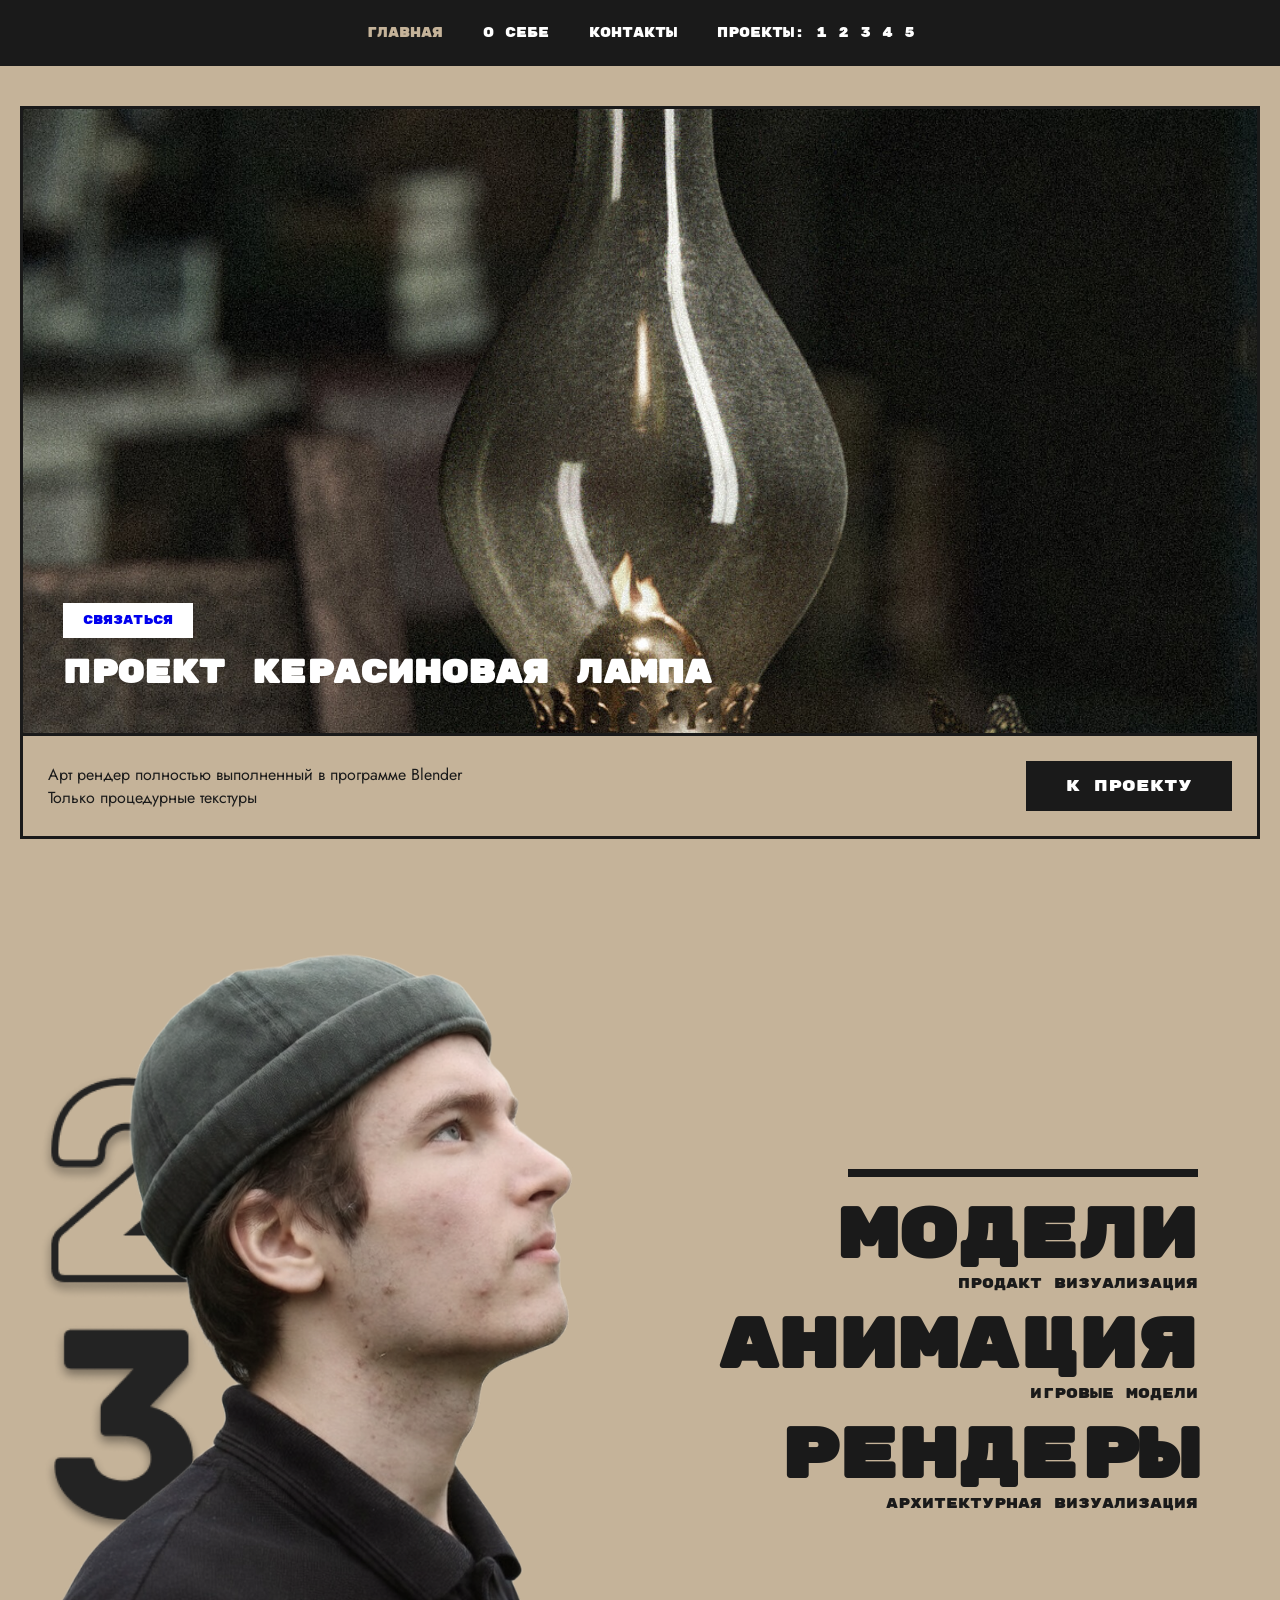
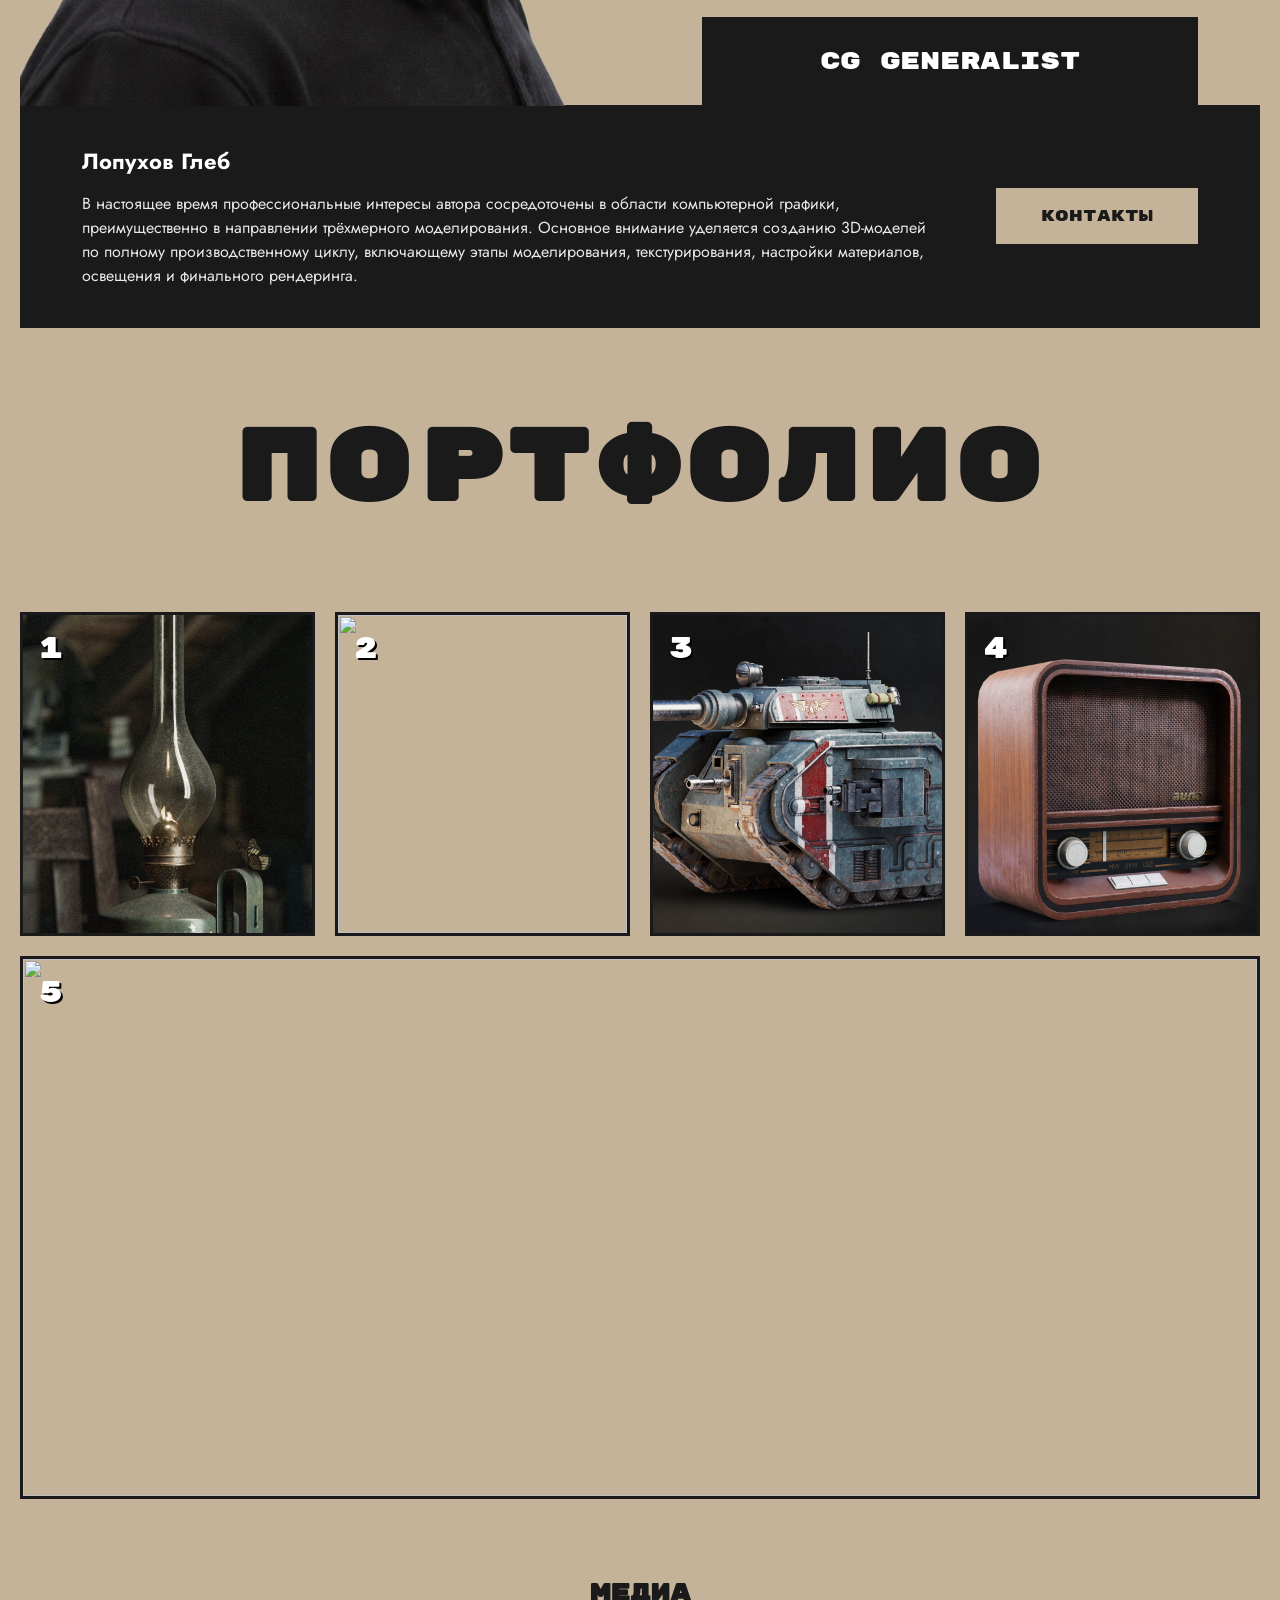
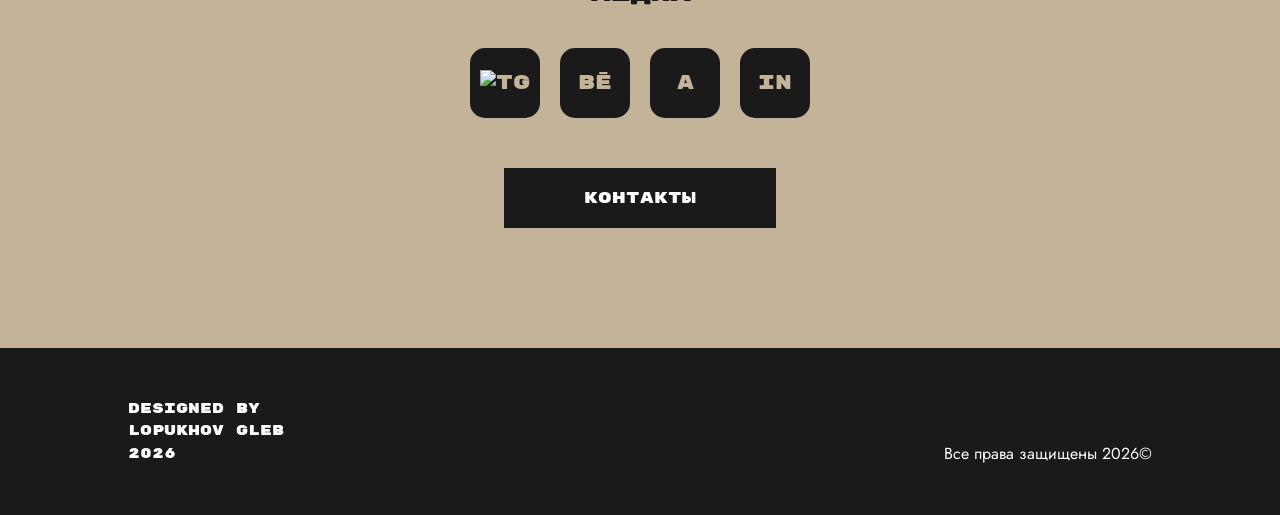
==== index.html @ 76a3228a "Rename Index.html to index.html" ====
<!DOCTYPE html>
<html lang="ru">
<head>
    <meta charset="UTF-8">
    <meta name="viewport" content="width=device-width, initial-scale=1.0">
    <title>Lopukhov Gleb | Portfolio</title>
    <link href="https://fonts.googleapis.com/css2?family=Jost:wght@300;400;700&family=Rubik+Mono+One&display=swap" rel="stylesheet">
    <link rel="stylesheet" href="style2.css">
</head>
<body>

    <header>
        <nav>
            <a href="Index.html" class="active">ГЛАВНАЯ</a>
            <a href="About.html">О СЕБЕ</a>
            <a href="Contact.html">КОНТАКТЫ</a>
            <div class="projects-nav">
                ПРОЕКТЫ: <a href="Project.html">1</a> <a href="#">2</a> <a href="#">3</a> <a href="#">4</a> <a href="#">5</a>
            </div>
        </nav>
    </header>

    <main class="home-main">
        <section class="lamp-hero">
            <div class="lamp-container">
                <img src="2.jpg" alt="Керасиновая лампа" class="lamp-img">
                <div class="lamp-overlay">
                    <a href="Contact.html" style="text-decoration: none;"><span class="badge">СВЯЗАТЬСЯ</span></a>
                    <h1>ПРОЕКТ КЕРАСИНОВАЯ ЛАМПА</h1>
                </div>
            </div>
            <div class="lamp-footer">
                <p>Арт рендер полностью выполненный в программе Blender<br>Только процедурные текстуры</p>
                <a href="Project.html" class="btn-dark">К ПРОЕКТУ</a>
            </div>
        </section>

         <section class="hero-section">
            <div class="hero-container">
                <div class="hero-visual">
                    <img src="3d.png" alt="3D" class="bg-3d">
                    <img src="1.png" alt="Gleb" class="main-photo">
                </div>

                <div class="hero-text-block">
                    <div class="top-accent-line"></div>
                    <div class="massive-titles">
                        <div class="title-group">
                            <h2>МОДЕЛИ</h2>
                            <p>ПРОДАКТ ВИЗУАЛИЗАЦИЯ</p>
                        </div>
                        <div class="title-group">
                            <h2>АНИМАЦИЯ</h2>
                            <p>ИГРОВЫЕ МОДЕЛИ</p>
                        </div>
                        <div class="title-group">
                            <h2>РЕНДЕРЫ</h2>
                            <p>АРХИТЕКТУРНАЯ ВИЗУАЛИЗАЦИЯ</p>
                        </div>
                    </div>
                    <div class="cg-badge">CG GENERALIST</div>
                </div>
            </div>
        </section>

        <section class="bio-strip">
            <div class="bio-content">
                <div class="bio-left">
                    <h3>Лопухов Глеб</h3>
                    <p>В настоящее время профессиональные интересы автора сосредоточены в области компьютерной графики, преимущественно в направлении трёхмерного моделирования. Основное внимание уделяется созданию 3D-моделей по полному производственному циклу, включающему этапы моделирования, текстурирования, настройки материалов, освещения и финального рендеринга.</p>
                </div>
                <a href="Contact.html" class="contacts-link-btn">КОНТАКТЫ</a>
            </div>
        </section>
        
        <section class="portfolio-section">
            <h2 class="massive-title">ПОРТФОЛИО</h2>
            <div class="portfolio-grid">
                <div class="grid-item item-1"><span class="num">1</span><a href="Project.html"><img src="2.jpg"></a></div>
                <div class="grid-item item-2"><span class="num">2</span><img src="gleb-lopukhov-bomba-rd-06-22.jpg"></div>
                <div class="grid-item item-3"><span class="num">3</span><img src="gleb-lopukhov-1.jpg"></div>
                <div class="grid-item item-4"><span class="num">4</span><img src="gleb-lopukhov-pre (1).jpg"></div>
                <div class="grid-item item-5 wide"><span class="num">5</span><img src="color_1.png"></div>
            </div>
        </section>

        <section class="media-section">
            <h2 class="rubik-h2">МЕДИА</h2>
            <div class="social-links-home">
                <a href="https://t.me/your_link" class="social-box"><img src="tg-icon.png" alt="TG"></a>
                <a href="#" class="social-box"><span>Bē</span></a>
                <a href="#" class="social-box"><span>A</span></a>
                <a href="#" class="social-box"><span>in</span></a>
            </div>
            <a href="Contact.html" class="btn-contacts-large">КОНТАКТЫ</a>
        </section>
    </main>

    <footer class="site-footer">
        <div class="footer-wrapper">
            <div class="footer-left">DESIGNED BY<br>LOPUKHOV GLEB<br>2026</div>
            <div class="footer-right">Все права защищены 2026©</div>
        </div>
    </footer>

</body>
</html>
---- style2.css ----
:root {
    --bg-color: #C5B399;
    --dark-color: #1A1A1A;
    --white: #FFFFFF;
    --font-main: 'Jost', sans-serif;
    --font-header: 'Rubik Mono One', sans-serif;
}

* { margin: 0; padding: 0; box-sizing: border-box; }

body {
    background-color: var(--bg-color);
    color: var(--dark-color);
    font-family: var(--font-main);
}

/* ШАПКА */
header { background: var(--dark-color); padding: 25px 0; }
nav { display: flex; justify-content: center; align-items: center; gap: 40px; }
nav a { color: white; text-decoration: none; font-family: var(--font-header); font-size: 13px; }
nav a.active { color: var(--bg-color); }
.projects-nav { color: white; font-family: var(--font-header); font-size: 13px; }

/* ГЕРОЙ - ЛАМПА */
.home-main { max-width: 1400px; margin: 0 auto; padding: 40px 20px; }

.lamp-container { position: relative; border: 3px solid var(--dark-color); height: 70vh; overflow: hidden; }
.lamp-img { width: 100%; height: 100%; object-fit: cover; }
.lamp-overlay { position: absolute; bottom: 40px; left: 40px; }
.badge { background: white; padding: 10px 20px; font-family: var(--font-header); font-size: 12px; display: inline-block; margin-bottom: 15px; }
.lamp-overlay h1 { color: white; font-family: var(--font-header); font-size: 32px; }

.lamp-footer { display: flex; justify-content: space-between; align-items: center; padding: 25px; border: 3px solid var(--dark-color); border-top: none; }
.btn-dark { background: var(--dark-color); color: white; padding: 15px 40px; text-decoration: none; font-family: var(--font-header); }

/* --- HERO SECTION (ОБЛОЖКА) --- */
.hero-section {
    position: relative;
    width: 100%;
    margin-top: 20px;
}

.hero-container {
    max-width: 1700px;
    margin: 0 auto;
    display: flex;
    align-items: flex-end;
}

/* Визуал */
.hero-visual {
    width: 55%;
    position: relative;
}

.main-photo {
    width: 100%;
    max-width: 800px;
    z-index: 5;
    position: relative;
    display: block;
}

.bg-3d {
    position: absolute;
    left: 20px;
    bottom: 120px;
    width: 380px;
    z-index: 1;
}

/* Текст обложки */
.hero-text-block {
    width: 45%;
    display: flex;
    flex-direction: column;
    align-items: flex-end;
    padding-right: 5%;
}

.top-accent-line {
    width: 350px;
    height: 8px;
    background: var(--dark-color);
    margin-bottom: 30px;
}

.massive-titles {
    margin-bottom: 80px; /* Расстояние до плашки по дизайну */
}

.title-group {
    text-align: right;
    margin-bottom: 25px;
    cursor: default;
}

.title-group h2 {
    font-family: var(--font-header);
    font-size: clamp(40px, 5.5vw, 85px);
    line-height: 0.85;
    margin: 0;
    transition: 0.3s;
}

.title-group p {
    font-family: var(--font-header);
    font-size: 14px;
    margin-top: 8px;
    transition: 0.3s;
}

/* Ховер: текст становится белым */
.title-group:hover h2, 
.title-group:hover p {
    color: #FFFFFF;
}

.cg-badge {
    background: var(--dark-color);
    color: #FFFFFF;
    font-family: var(--font-header);
    font-size: 24px;
    padding: 30px 60px;
    width: 100%;
    max-width: 550px;
    text-align: center;
    transition: 0.3s;
}

.cg-badge:hover {
    color: var(--bg-color);
}

/* --- BIO STRIP (ЧЕРНАЯ ПОЛОСА) --- */
.bio-strip {
    background: var(--dark-color);
    color: white;
    padding: 40px 0;
    margin-top: -1px; /* Убирает микро-щель между блоками */
}

.bio-content {
    max-width: 1300px;
    margin: 0 auto;
    display: flex;
    justify-content: space-between;
    align-items: center;
    padding: 0 5%;
    gap: 60px;
}

.bio-left h3 {
    font-size: 22px;
    font-weight: 700;
    margin-bottom: 15px;
}

.bio-left p {
    font-size: 16px;
    line-height: 1.5;
    opacity: 0.9;
}

.contacts-link-btn {
    background: var(--bg-color);
    color: var(--dark-color);
    padding: 18px 45px;
    text-decoration: none;
    font-family: var(--font-header);
    font-size: 16px;
    transition: 0.3s;
    white-space: nowrap;
}

.contacts-link-btn:hover {
    background: #FFFFFF;
}

/* ПОРТФОЛИО */
.massive-title { font-family: var(--font-header); font-size: 100px; text-align: center; margin: 80px 0; letter-spacing: 5px; }
.portfolio-grid { display: grid; grid-template-columns: repeat(4, 1fr); gap: 20px; }
.grid-item { position: relative; border: 3px solid var(--dark-color); overflow: hidden; aspect-ratio: 1/1.1; }
.grid-item img { width: 100%; height: 100%; object-fit: cover; }
.grid-item.wide { grid-column: span 4; aspect-ratio: 16/7; }
.grid-item .num { position: absolute; top: 15px; left: 15px; font-family: var(--font-header); font-size: 30px; color: white; text-shadow: 2px 2px 0px black; }

/* МЕДИА */
.media-section { text-align: center; padding: 80px 0; }
.rubik-h2 { font-family: var(--font-header); margin-bottom: 40px; }
.social-links-home { display: flex; justify-content: center; gap: 20px; margin-bottom: 50px; }
.social-box { width: 70px; height: 70px; background: var(--dark-color); color: var(--bg-color); border-radius: 15px; display: flex; align-items: center; justify-content: center; font-family: var(--font-header); font-size: 20px; text-decoration: none; }
.btn-contacts-large { background: var(--dark-color); color: white; padding: 20px 80px; font-family: var(--font-header); text-decoration: none; display: inline-block; }

/* ФУТЕР */
.site-footer { background: var(--dark-color); color: white; padding: 50px 10%; }
.footer-wrapper { display: flex; justify-content: space-between; align-items: flex-end; }
.footer-left { font-family: var(--font-header); font-size: 14px; line-height: 1.6; }

/* --- МОБИЛЬНАЯ ВЕРСИЯ (АДАПТИВ) --- */
@media (max-width: 850px) {
    /* 1. Скрываем фото и фоновый текст */
    .hero-visual, .main-photo, .bg-3d {
        display: none !important;
    }

    /* 2. Шапка */
    nav {
        flex-direction: column;
        gap: 15px;
    }

    /* 3. Hero-блок (Обложка) */
    .hero-container {
        flex-direction: column;
        padding-top: 40px;
    }

    .hero-text-block {
        width: 100%;
        padding-right: 0;
        align-items: center;
        text-align: center;
    }

    .top-accent-line {
        width: 120px;
        margin: 0 auto 30px;
    }

    .title-group {
        text-align: center;
    }

    .title-group h2 {
        font-size: 32px;
    }

    .massive-titles {
        margin-bottom: 40px;
    }

    .cg-badge {
        max-width: 100%;
    }

    /* 4. Сетки */
    .bio-content {
        flex-direction: column;
        text-align: center;
        gap: 30px;
    }

    .details-grid, .software-grid {
        grid-template-columns: 1fr;
        gap: 40px;
    }

    .details-section {
        padding: 60px 5%;
    }

    /* 5. Футер */
    .footer-wrapper {
        flex-direction: column;
        align-items: flex-start;
        gap: 30px;
    }
}

/* Оптимизация под совсем маленькие экраны */
@media (max-width: 480px) {
    .title-group h2 {
        font-size: 28px;
    }
    
    .skill-item {
        height: 60px;
        font-size: 10px;
    }
}
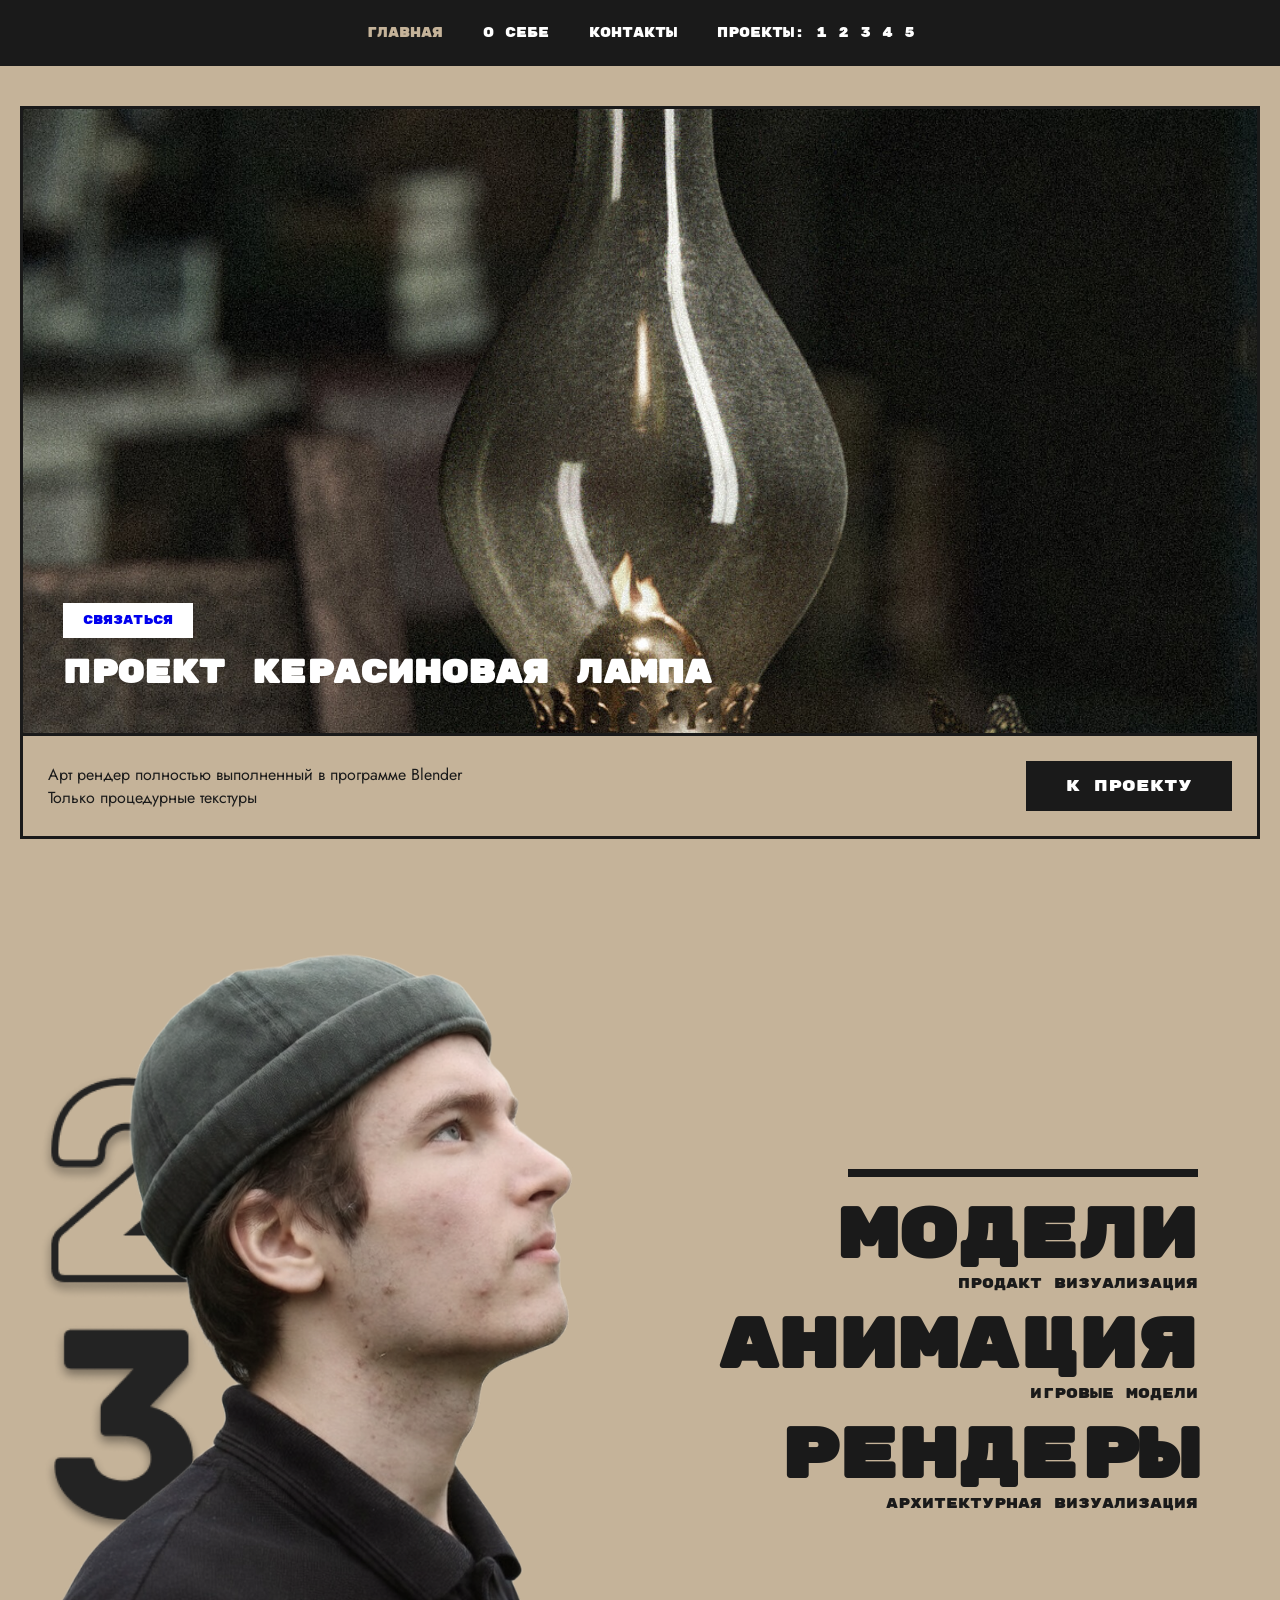
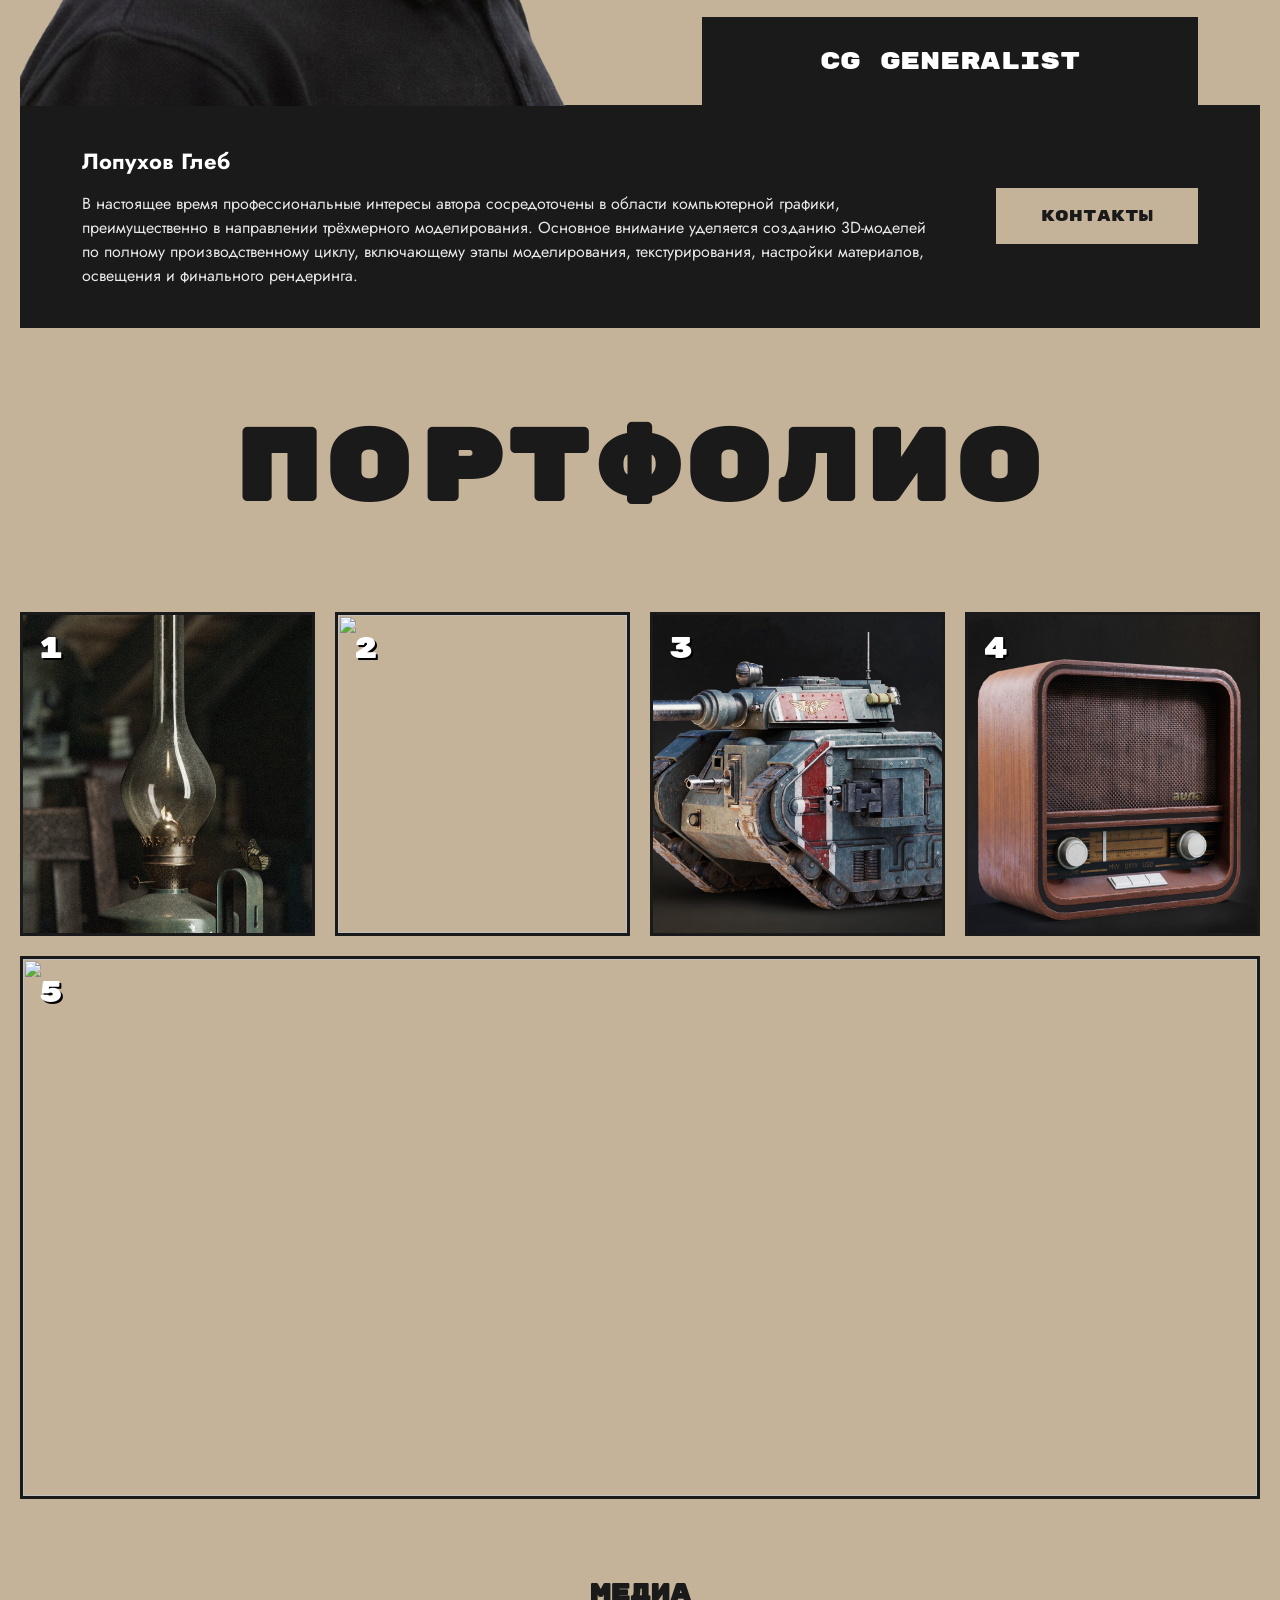
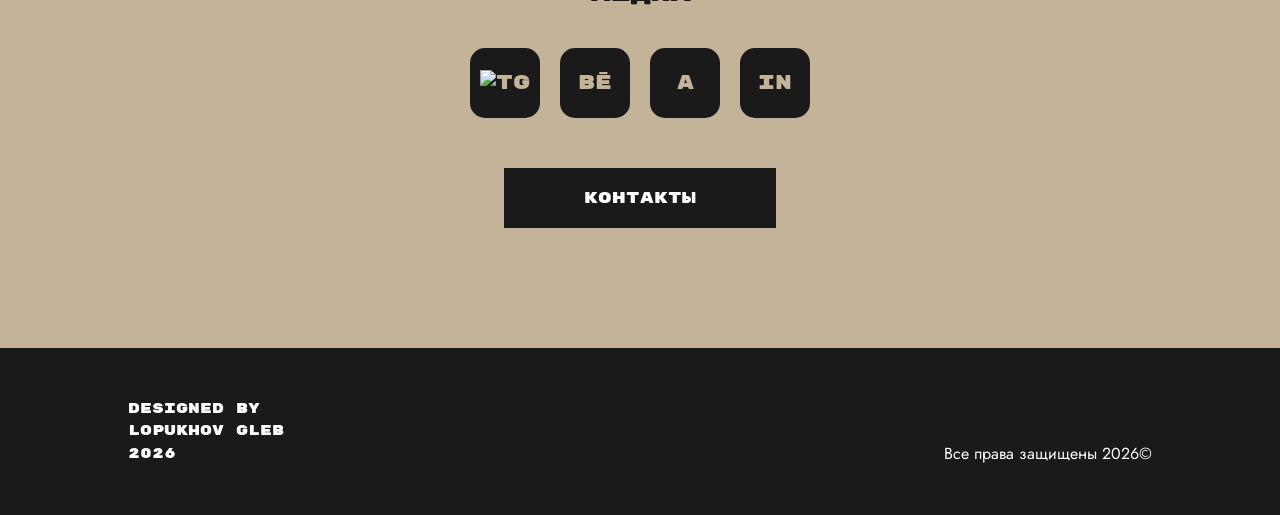
==== commit 81b8d3e1: "Add files via upload" ====
--- a/index.html
+++ b/index.html
@@ -1,107 +1,107 @@
-<!DOCTYPE html>
-<html lang="ru">
-<head>
-    <meta charset="UTF-8">
-    <meta name="viewport" content="width=device-width, initial-scale=1.0">
-    <title>Lopukhov Gleb | Portfolio</title>
-    <link href="https://fonts.googleapis.com/css2?family=Jost:wght@300;400;700&family=Rubik+Mono+One&display=swap" rel="stylesheet">
-    <link rel="stylesheet" href="style2.css">
-</head>
-<body>
-
-    <header>
-        <nav>
-            <a href="Index.html" class="active">ГЛАВНАЯ</a>
-            <a href="About.html">О СЕБЕ</a>
-            <a href="Contact.html">КОНТАКТЫ</a>
-            <div class="projects-nav">
-                ПРОЕКТЫ: <a href="Project.html">1</a> <a href="#">2</a> <a href="#">3</a> <a href="#">4</a> <a href="#">5</a>
-            </div>
-        </nav>
-    </header>
-
-    <main class="home-main">
-        <section class="lamp-hero">
-            <div class="lamp-container">
-                <img src="2.jpg" alt="Керасиновая лампа" class="lamp-img">
-                <div class="lamp-overlay">
-                    <a href="Contact.html" style="text-decoration: none;"><span class="badge">СВЯЗАТЬСЯ</span></a>
-                    <h1>ПРОЕКТ КЕРАСИНОВАЯ ЛАМПА</h1>
-                </div>
-            </div>
-            <div class="lamp-footer">
-                <p>Арт рендер полностью выполненный в программе Blender<br>Только процедурные текстуры</p>
-                <a href="Project.html" class="btn-dark">К ПРОЕКТУ</a>
-            </div>
-        </section>
-
-         <section class="hero-section">
-            <div class="hero-container">
-                <div class="hero-visual">
-                    <img src="3d.png" alt="3D" class="bg-3d">
-                    <img src="1.png" alt="Gleb" class="main-photo">
-                </div>
-
-                <div class="hero-text-block">
-                    <div class="top-accent-line"></div>
-                    <div class="massive-titles">
-                        <div class="title-group">
-                            <h2>МОДЕЛИ</h2>
-                            <p>ПРОДАКТ ВИЗУАЛИЗАЦИЯ</p>
-                        </div>
-                        <div class="title-group">
-                            <h2>АНИМАЦИЯ</h2>
-                            <p>ИГРОВЫЕ МОДЕЛИ</p>
-                        </div>
-                        <div class="title-group">
-                            <h2>РЕНДЕРЫ</h2>
-                            <p>АРХИТЕКТУРНАЯ ВИЗУАЛИЗАЦИЯ</p>
-                        </div>
-                    </div>
-                    <div class="cg-badge">CG GENERALIST</div>
-                </div>
-            </div>
-        </section>
-
-        <section class="bio-strip">
-            <div class="bio-content">
-                <div class="bio-left">
-                    <h3>Лопухов Глеб</h3>
-                    <p>В настоящее время профессиональные интересы автора сосредоточены в области компьютерной графики, преимущественно в направлении трёхмерного моделирования. Основное внимание уделяется созданию 3D-моделей по полному производственному циклу, включающему этапы моделирования, текстурирования, настройки материалов, освещения и финального рендеринга.</p>
-                </div>
-                <a href="Contact.html" class="contacts-link-btn">КОНТАКТЫ</a>
-            </div>
-        </section>
-        
-        <section class="portfolio-section">
-            <h2 class="massive-title">ПОРТФОЛИО</h2>
-            <div class="portfolio-grid">
-                <div class="grid-item item-1"><span class="num">1</span><a href="Project.html"><img src="2.jpg"></a></div>
-                <div class="grid-item item-2"><span class="num">2</span><img src="gleb-lopukhov-bomba-rd-06-22.jpg"></div>
-                <div class="grid-item item-3"><span class="num">3</span><img src="gleb-lopukhov-1.jpg"></div>
-                <div class="grid-item item-4"><span class="num">4</span><img src="gleb-lopukhov-pre (1).jpg"></div>
-                <div class="grid-item item-5 wide"><span class="num">5</span><img src="color_1.png"></div>
-            </div>
-        </section>
-
-        <section class="media-section">
-            <h2 class="rubik-h2">МЕДИА</h2>
-            <div class="social-links-home">
-                <a href="https://t.me/your_link" class="social-box"><img src="tg-icon.png" alt="TG"></a>
-                <a href="#" class="social-box"><span>Bē</span></a>
-                <a href="#" class="social-box"><span>A</span></a>
-                <a href="#" class="social-box"><span>in</span></a>
-            </div>
-            <a href="Contact.html" class="btn-contacts-large">КОНТАКТЫ</a>
-        </section>
-    </main>
-
-    <footer class="site-footer">
-        <div class="footer-wrapper">
-            <div class="footer-left">DESIGNED BY<br>LOPUKHOV GLEB<br>2026</div>
-            <div class="footer-right">Все права защищены 2026©</div>
-        </div>
-    </footer>
-
-</body>
-</html>
+<!DOCTYPE html>
+<html lang="ru">
+<head>
+    <meta charset="UTF-8">
+    <meta name="viewport" content="width=device-width, initial-scale=1.0">
+    <title>Lopukhov Gleb | Portfolio</title>
+    <link href="https://fonts.googleapis.com/css2?family=Jost:wght@300;400;700&family=Rubik+Mono+One&display=swap" rel="stylesheet">
+    <link rel="stylesheet" href="style2.css">
+</head>
+<body>
+
+    <header>
+        <nav>
+            <a href="Index.html" class="active">ГЛАВНАЯ</a>
+            <a href="About.html">О СЕБЕ</a>
+            <a href="Contact.html">КОНТАКТЫ</a>
+            <div class="projects-nav">
+                ПРОЕКТЫ: <a href="Project.html">1</a> <a href="Project2.html">2</a> <a href="Project3.html">3</a> <a href="Project4.html">4</a> <a href="Project5.html">5</a>
+            </div>
+        </nav>
+    </header>
+
+    <main class="home-main">
+        <section class="lamp-hero">
+            <div class="lamp-container">
+                <img src="2.jpg" alt="Керасиновая лампа" class="lamp-img">
+                <div class="lamp-overlay">
+                    <a href="Contact.html" style="text-decoration: none;"><span class="badge">СВЯЗАТЬСЯ</span></a>
+                    <h1>ПРОЕКТ КЕРАСИНОВАЯ ЛАМПА</h1>
+                </div>
+            </div>
+            <div class="lamp-footer">
+                <p>Арт рендер полностью выполненный в программе Blender<br>Только процедурные текстуры</p>
+                <a href="Project.html" class="btn-dark">К ПРОЕКТУ</a>
+            </div>
+        </section>
+
+         <section class="hero-section">
+            <div class="hero-container">
+                <div class="hero-visual">
+                    <img src="3d.png" alt="3D" class="bg-3d">
+                    <img src="1.png" alt="Gleb" class="main-photo">
+                </div>
+
+                <div class="hero-text-block">
+                    <div class="top-accent-line"></div>
+                    <div class="massive-titles">
+                        <div class="title-group">
+                            <h2>МОДЕЛИ</h2>
+                            <p>ПРОДАКТ ВИЗУАЛИЗАЦИЯ</p>
+                        </div>
+                        <div class="title-group">
+                            <h2>АНИМАЦИЯ</h2>
+                            <p>ИГРОВЫЕ МОДЕЛИ</p>
+                        </div>
+                        <div class="title-group">
+                            <h2>РЕНДЕРЫ</h2>
+                            <p>АРХИТЕКТУРНАЯ ВИЗУАЛИЗАЦИЯ</p>
+                        </div>
+                    </div>
+                    <div class="cg-badge">CG GENERALIST</div>
+                </div>
+            </div>
+        </section>
+
+        <section class="bio-strip">
+            <div class="bio-content">
+                <div class="bio-left">
+                    <h3>Лопухов Глеб</h3>
+                    <p>В настоящее время профессиональные интересы автора сосредоточены в области компьютерной графики, преимущественно в направлении трёхмерного моделирования. Основное внимание уделяется созданию 3D-моделей по полному производственному циклу, включающему этапы моделирования, текстурирования, настройки материалов, освещения и финального рендеринга.</p>
+                </div>
+                <a href="Contact.html" class="contacts-link-btn">КОНТАКТЫ</a>
+            </div>
+        </section>
+        
+        <section class="portfolio-section">
+            <h2 class="massive-title">ПОРТФОЛИО</h2>
+            <div class="portfolio-grid">
+                <div class="grid-item item-1"><span class="num">1</span><a href="Project.html"><img src="2.jpg"></a></div>
+                <div class="grid-item item-2"><span class="num">2</span><img src="gleb-lopukhov-bomba-rd-06-22.jpg"></div>
+                <div class="grid-item item-3"><span class="num">3</span><img src="gleb-lopukhov-1.jpg"></div>
+                <div class="grid-item item-4"><span class="num">4</span><img src="gleb-lopukhov-pre (1).jpg"></div>
+                <div class="grid-item item-5 wide"><span class="num">5</span><img src="color_1.png"></div>
+            </div>
+        </section>
+
+        <section class="media-section">
+            <h2 class="rubik-h2">МЕДИА</h2>
+            <div class="social-links-home">
+                <a href="https://t.me/your_link" class="social-box"><img src="tg-icon.png" alt="TG"></a>
+                <a href="#" class="social-box"><span>Bē</span></a>
+                <a href="#" class="social-box"><span>A</span></a>
+                <a href="#" class="social-box"><span>in</span></a>
+            </div>
+            <a href="Contact.html" class="btn-contacts-large">КОНТАКТЫ</a>
+        </section>
+    </main>
+
+    <footer class="site-footer">
+        <div class="footer-wrapper">
+            <div class="footer-left">DESIGNED BY<br>LOPUKHOV GLEB<br>2026</div>
+            <div class="footer-right">Все права защищены 2026©</div>
+        </div>
+    </footer>
+
+</body>
+</html>
--- a/style2.css
+++ b/style2.css
@@ -1,281 +1,281 @@
-:root {
-    --bg-color: #C5B399;
-    --dark-color: #1A1A1A;
-    --white: #FFFFFF;
-    --font-main: 'Jost', sans-serif;
-    --font-header: 'Rubik Mono One', sans-serif;
-}
-
-* { margin: 0; padding: 0; box-sizing: border-box; }
-
-body {
-    background-color: var(--bg-color);
-    color: var(--dark-color);
-    font-family: var(--font-main);
-}
-
-/* ШАПКА */
-header { background: var(--dark-color); padding: 25px 0; }
-nav { display: flex; justify-content: center; align-items: center; gap: 40px; }
-nav a { color: white; text-decoration: none; font-family: var(--font-header); font-size: 13px; }
-nav a.active { color: var(--bg-color); }
-.projects-nav { color: white; font-family: var(--font-header); font-size: 13px; }
-
-/* ГЕРОЙ - ЛАМПА */
-.home-main { max-width: 1400px; margin: 0 auto; padding: 40px 20px; }
-
-.lamp-container { position: relative; border: 3px solid var(--dark-color); height: 70vh; overflow: hidden; }
-.lamp-img { width: 100%; height: 100%; object-fit: cover; }
-.lamp-overlay { position: absolute; bottom: 40px; left: 40px; }
-.badge { background: white; padding: 10px 20px; font-family: var(--font-header); font-size: 12px; display: inline-block; margin-bottom: 15px; }
-.lamp-overlay h1 { color: white; font-family: var(--font-header); font-size: 32px; }
-
-.lamp-footer { display: flex; justify-content: space-between; align-items: center; padding: 25px; border: 3px solid var(--dark-color); border-top: none; }
-.btn-dark { background: var(--dark-color); color: white; padding: 15px 40px; text-decoration: none; font-family: var(--font-header); }
-
-/* --- HERO SECTION (ОБЛОЖКА) --- */
-.hero-section {
-    position: relative;
-    width: 100%;
-    margin-top: 20px;
-}
-
-.hero-container {
-    max-width: 1700px;
-    margin: 0 auto;
-    display: flex;
-    align-items: flex-end;
-}
-
-/* Визуал */
-.hero-visual {
-    width: 55%;
-    position: relative;
-}
-
-.main-photo {
-    width: 100%;
-    max-width: 800px;
-    z-index: 5;
-    position: relative;
-    display: block;
-}
-
-.bg-3d {
-    position: absolute;
-    left: 20px;
-    bottom: 120px;
-    width: 380px;
-    z-index: 1;
-}
-
-/* Текст обложки */
-.hero-text-block {
-    width: 45%;
-    display: flex;
-    flex-direction: column;
-    align-items: flex-end;
-    padding-right: 5%;
-}
-
-.top-accent-line {
-    width: 350px;
-    height: 8px;
-    background: var(--dark-color);
-    margin-bottom: 30px;
-}
-
-.massive-titles {
-    margin-bottom: 80px; /* Расстояние до плашки по дизайну */
-}
-
-.title-group {
-    text-align: right;
-    margin-bottom: 25px;
-    cursor: default;
-}
-
-.title-group h2 {
-    font-family: var(--font-header);
-    font-size: clamp(40px, 5.5vw, 85px);
-    line-height: 0.85;
-    margin: 0;
-    transition: 0.3s;
-}
-
-.title-group p {
-    font-family: var(--font-header);
-    font-size: 14px;
-    margin-top: 8px;
-    transition: 0.3s;
-}
-
-/* Ховер: текст становится белым */
-.title-group:hover h2, 
-.title-group:hover p {
-    color: #FFFFFF;
-}
-
-.cg-badge {
-    background: var(--dark-color);
-    color: #FFFFFF;
-    font-family: var(--font-header);
-    font-size: 24px;
-    padding: 30px 60px;
-    width: 100%;
-    max-width: 550px;
-    text-align: center;
-    transition: 0.3s;
-}
-
-.cg-badge:hover {
-    color: var(--bg-color);
-}
-
-/* --- BIO STRIP (ЧЕРНАЯ ПОЛОСА) --- */
-.bio-strip {
-    background: var(--dark-color);
-    color: white;
-    padding: 40px 0;
-    margin-top: -1px; /* Убирает микро-щель между блоками */
-}
-
-.bio-content {
-    max-width: 1300px;
-    margin: 0 auto;
-    display: flex;
-    justify-content: space-between;
-    align-items: center;
-    padding: 0 5%;
-    gap: 60px;
-}
-
-.bio-left h3 {
-    font-size: 22px;
-    font-weight: 700;
-    margin-bottom: 15px;
-}
-
-.bio-left p {
-    font-size: 16px;
-    line-height: 1.5;
-    opacity: 0.9;
-}
-
-.contacts-link-btn {
-    background: var(--bg-color);
-    color: var(--dark-color);
-    padding: 18px 45px;
-    text-decoration: none;
-    font-family: var(--font-header);
-    font-size: 16px;
-    transition: 0.3s;
-    white-space: nowrap;
-}
-
-.contacts-link-btn:hover {
-    background: #FFFFFF;
-}
-
-/* ПОРТФОЛИО */
-.massive-title { font-family: var(--font-header); font-size: 100px; text-align: center; margin: 80px 0; letter-spacing: 5px; }
-.portfolio-grid { display: grid; grid-template-columns: repeat(4, 1fr); gap: 20px; }
-.grid-item { position: relative; border: 3px solid var(--dark-color); overflow: hidden; aspect-ratio: 1/1.1; }
-.grid-item img { width: 100%; height: 100%; object-fit: cover; }
-.grid-item.wide { grid-column: span 4; aspect-ratio: 16/7; }
-.grid-item .num { position: absolute; top: 15px; left: 15px; font-family: var(--font-header); font-size: 30px; color: white; text-shadow: 2px 2px 0px black; }
-
-/* МЕДИА */
-.media-section { text-align: center; padding: 80px 0; }
-.rubik-h2 { font-family: var(--font-header); margin-bottom: 40px; }
-.social-links-home { display: flex; justify-content: center; gap: 20px; margin-bottom: 50px; }
-.social-box { width: 70px; height: 70px; background: var(--dark-color); color: var(--bg-color); border-radius: 15px; display: flex; align-items: center; justify-content: center; font-family: var(--font-header); font-size: 20px; text-decoration: none; }
-.btn-contacts-large { background: var(--dark-color); color: white; padding: 20px 80px; font-family: var(--font-header); text-decoration: none; display: inline-block; }
-
-/* ФУТЕР */
-.site-footer { background: var(--dark-color); color: white; padding: 50px 10%; }
-.footer-wrapper { display: flex; justify-content: space-between; align-items: flex-end; }
-.footer-left { font-family: var(--font-header); font-size: 14px; line-height: 1.6; }
-
-/* --- МОБИЛЬНАЯ ВЕРСИЯ (АДАПТИВ) --- */
-@media (max-width: 850px) {
-    /* 1. Скрываем фото и фоновый текст */
-    .hero-visual, .main-photo, .bg-3d {
-        display: none !important;
-    }
-
-    /* 2. Шапка */
-    nav {
-        flex-direction: column;
-        gap: 15px;
-    }
-
-    /* 3. Hero-блок (Обложка) */
-    .hero-container {
-        flex-direction: column;
-        padding-top: 40px;
-    }
-
-    .hero-text-block {
-        width: 100%;
-        padding-right: 0;
-        align-items: center;
-        text-align: center;
-    }
-
-    .top-accent-line {
-        width: 120px;
-        margin: 0 auto 30px;
-    }
-
-    .title-group {
-        text-align: center;
-    }
-
-    .title-group h2 {
-        font-size: 32px;
-    }
-
-    .massive-titles {
-        margin-bottom: 40px;
-    }
-
-    .cg-badge {
-        max-width: 100%;
-    }
-
-    /* 4. Сетки */
-    .bio-content {
-        flex-direction: column;
-        text-align: center;
-        gap: 30px;
-    }
-
-    .details-grid, .software-grid {
-        grid-template-columns: 1fr;
-        gap: 40px;
-    }
-
-    .details-section {
-        padding: 60px 5%;
-    }
-
-    /* 5. Футер */
-    .footer-wrapper {
-        flex-direction: column;
-        align-items: flex-start;
-        gap: 30px;
-    }
-}
-
-/* Оптимизация под совсем маленькие экраны */
-@media (max-width: 480px) {
-    .title-group h2 {
-        font-size: 28px;
-    }
-    
-    .skill-item {
-        height: 60px;
-        font-size: 10px;
-    }
-}
+:root {
+    --bg-color: #C5B399;
+    --dark-color: #1A1A1A;
+    --white: #FFFFFF;
+    --font-main: 'Jost', sans-serif;
+    --font-header: 'Rubik Mono One', sans-serif;
+}
+
+* { margin: 0; padding: 0; box-sizing: border-box; }
+
+body {
+    background-color: var(--bg-color);
+    color: var(--dark-color);
+    font-family: var(--font-main);
+}
+
+/* ШАПКА */
+header { background: var(--dark-color); padding: 25px 0; }
+nav { display: flex; justify-content: center; align-items: center; gap: 40px; }
+nav a { color: white; text-decoration: none; font-family: var(--font-header); font-size: 13px; }
+nav a.active { color: var(--bg-color); }
+.projects-nav { color: white; font-family: var(--font-header); font-size: 13px; }
+
+/* ГЕРОЙ - ЛАМПА */
+.home-main { max-width: 1400px; margin: 0 auto; padding: 40px 20px; }
+
+.lamp-container { position: relative; border: 3px solid var(--dark-color); height: 70vh; overflow: hidden; }
+.lamp-img { width: 100%; height: 100%; object-fit: cover; }
+.lamp-overlay { position: absolute; bottom: 40px; left: 40px; }
+.badge { background: white; padding: 10px 20px; font-family: var(--font-header); font-size: 12px; display: inline-block; margin-bottom: 15px; }
+.lamp-overlay h1 { color: white; font-family: var(--font-header); font-size: 32px; }
+
+.lamp-footer { display: flex; justify-content: space-between; align-items: center; padding: 25px; border: 3px solid var(--dark-color); border-top: none; }
+.btn-dark { background: var(--dark-color); color: white; padding: 15px 40px; text-decoration: none; font-family: var(--font-header); }
+
+/* --- HERO SECTION (ОБЛОЖКА) --- */
+.hero-section {
+    position: relative;
+    width: 100%;
+    margin-top: 20px;
+}
+
+.hero-container {
+    max-width: 1700px;
+    margin: 0 auto;
+    display: flex;
+    align-items: flex-end;
+}
+
+/* Визуал */
+.hero-visual {
+    width: 55%;
+    position: relative;
+}
+
+.main-photo {
+    width: 100%;
+    max-width: 800px;
+    z-index: 5;
+    position: relative;
+    display: block;
+}
+
+.bg-3d {
+    position: absolute;
+    left: 20px;
+    bottom: 120px;
+    width: 380px;
+    z-index: 1;
+}
+
+/* Текст обложки */
+.hero-text-block {
+    width: 45%;
+    display: flex;
+    flex-direction: column;
+    align-items: flex-end;
+    padding-right: 5%;
+}
+
+.top-accent-line {
+    width: 350px;
+    height: 8px;
+    background: var(--dark-color);
+    margin-bottom: 30px;
+}
+
+.massive-titles {
+    margin-bottom: 80px; /* Расстояние до плашки по дизайну */
+}
+
+.title-group {
+    text-align: right;
+    margin-bottom: 25px;
+    cursor: default;
+}
+
+.title-group h2 {
+    font-family: var(--font-header);
+    font-size: clamp(40px, 5.5vw, 85px);
+    line-height: 0.85;
+    margin: 0;
+    transition: 0.3s;
+}
+
+.title-group p {
+    font-family: var(--font-header);
+    font-size: 14px;
+    margin-top: 8px;
+    transition: 0.3s;
+}
+
+/* Ховер: текст становится белым */
+.title-group:hover h2, 
+.title-group:hover p {
+    color: #FFFFFF;
+}
+
+.cg-badge {
+    background: var(--dark-color);
+    color: #FFFFFF;
+    font-family: var(--font-header);
+    font-size: 24px;
+    padding: 30px 60px;
+    width: 100%;
+    max-width: 550px;
+    text-align: center;
+    transition: 0.3s;
+}
+
+.cg-badge:hover {
+    color: var(--bg-color);
+}
+
+/* --- BIO STRIP (ЧЕРНАЯ ПОЛОСА) --- */
+.bio-strip {
+    background: var(--dark-color);
+    color: white;
+    padding: 40px 0;
+    margin-top: -1px; /* Убирает микро-щель между блоками */
+}
+
+.bio-content {
+    max-width: 1300px;
+    margin: 0 auto;
+    display: flex;
+    justify-content: space-between;
+    align-items: center;
+    padding: 0 5%;
+    gap: 60px;
+}
+
+.bio-left h3 {
+    font-size: 22px;
+    font-weight: 700;
+    margin-bottom: 15px;
+}
+
+.bio-left p {
+    font-size: 16px;
+    line-height: 1.5;
+    opacity: 0.9;
+}
+
+.contacts-link-btn {
+    background: var(--bg-color);
+    color: var(--dark-color);
+    padding: 18px 45px;
+    text-decoration: none;
+    font-family: var(--font-header);
+    font-size: 16px;
+    transition: 0.3s;
+    white-space: nowrap;
+}
+
+.contacts-link-btn:hover {
+    background: #FFFFFF;
+}
+
+/* ПОРТФОЛИО */
+.massive-title { font-family: var(--font-header); font-size: 100px; text-align: center; margin: 80px 0; letter-spacing: 5px; }
+.portfolio-grid { display: grid; grid-template-columns: repeat(4, 1fr); gap: 20px; }
+.grid-item { position: relative; border: 3px solid var(--dark-color); overflow: hidden; aspect-ratio: 1/1.1; }
+.grid-item img { width: 100%; height: 100%; object-fit: cover; }
+.grid-item.wide { grid-column: span 4; aspect-ratio: 16/7; }
+.grid-item .num { position: absolute; top: 15px; left: 15px; font-family: var(--font-header); font-size: 30px; color: white; text-shadow: 2px 2px 0px black; }
+
+/* МЕДИА */
+.media-section { text-align: center; padding: 80px 0; }
+.rubik-h2 { font-family: var(--font-header); margin-bottom: 40px; }
+.social-links-home { display: flex; justify-content: center; gap: 20px; margin-bottom: 50px; }
+.social-box { width: 70px; height: 70px; background: var(--dark-color); color: var(--bg-color); border-radius: 15px; display: flex; align-items: center; justify-content: center; font-family: var(--font-header); font-size: 20px; text-decoration: none; }
+.btn-contacts-large { background: var(--dark-color); color: white; padding: 20px 80px; font-family: var(--font-header); text-decoration: none; display: inline-block; }
+
+/* ФУТЕР */
+.site-footer { background: var(--dark-color); color: white; padding: 50px 10%; }
+.footer-wrapper { display: flex; justify-content: space-between; align-items: flex-end; }
+.footer-left { font-family: var(--font-header); font-size: 14px; line-height: 1.6; }
+
+/* --- МОБИЛЬНАЯ ВЕРСИЯ (АДАПТИВ) --- */
+@media (max-width: 850px) {
+    /* 1. Скрываем фото и фоновый текст */
+    .hero-visual, .main-photo, .bg-3d {
+        display: none !important;
+    }
+
+    /* 2. Шапка */
+    nav {
+        flex-direction: column;
+        gap: 15px;
+    }
+
+    /* 3. Hero-блок (Обложка) */
+    .hero-container {
+        flex-direction: column;
+        padding-top: 40px;
+    }
+
+    .hero-text-block {
+        width: 100%;
+        padding-right: 0;
+        align-items: center;
+        text-align: center;
+    }
+
+    .top-accent-line {
+        width: 120px;
+        margin: 0 auto 30px;
+    }
+
+    .title-group {
+        text-align: center;
+    }
+
+    .title-group h2 {
+        font-size: 32px;
+    }
+
+    .massive-titles {
+        margin-bottom: 40px;
+    }
+
+    .cg-badge {
+        max-width: 100%;
+    }
+
+    /* 4. Сетки */
+    .bio-content {
+        flex-direction: column;
+        text-align: center;
+        gap: 30px;
+    }
+
+    .details-grid, .software-grid {
+        grid-template-columns: 1fr;
+        gap: 40px;
+    }
+
+    .details-section {
+        padding: 60px 5%;
+    }
+
+    /* 5. Футер */
+    .footer-wrapper {
+        flex-direction: column;
+        align-items: flex-start;
+        gap: 30px;
+    }
+}
+
+/* Оптимизация под совсем маленькие экраны */
+@media (max-width: 480px) {
+    .title-group h2 {
+        font-size: 28px;
+    }
+    
+    .skill-item {
+        height: 60px;
+        font-size: 10px;
+    }
+}
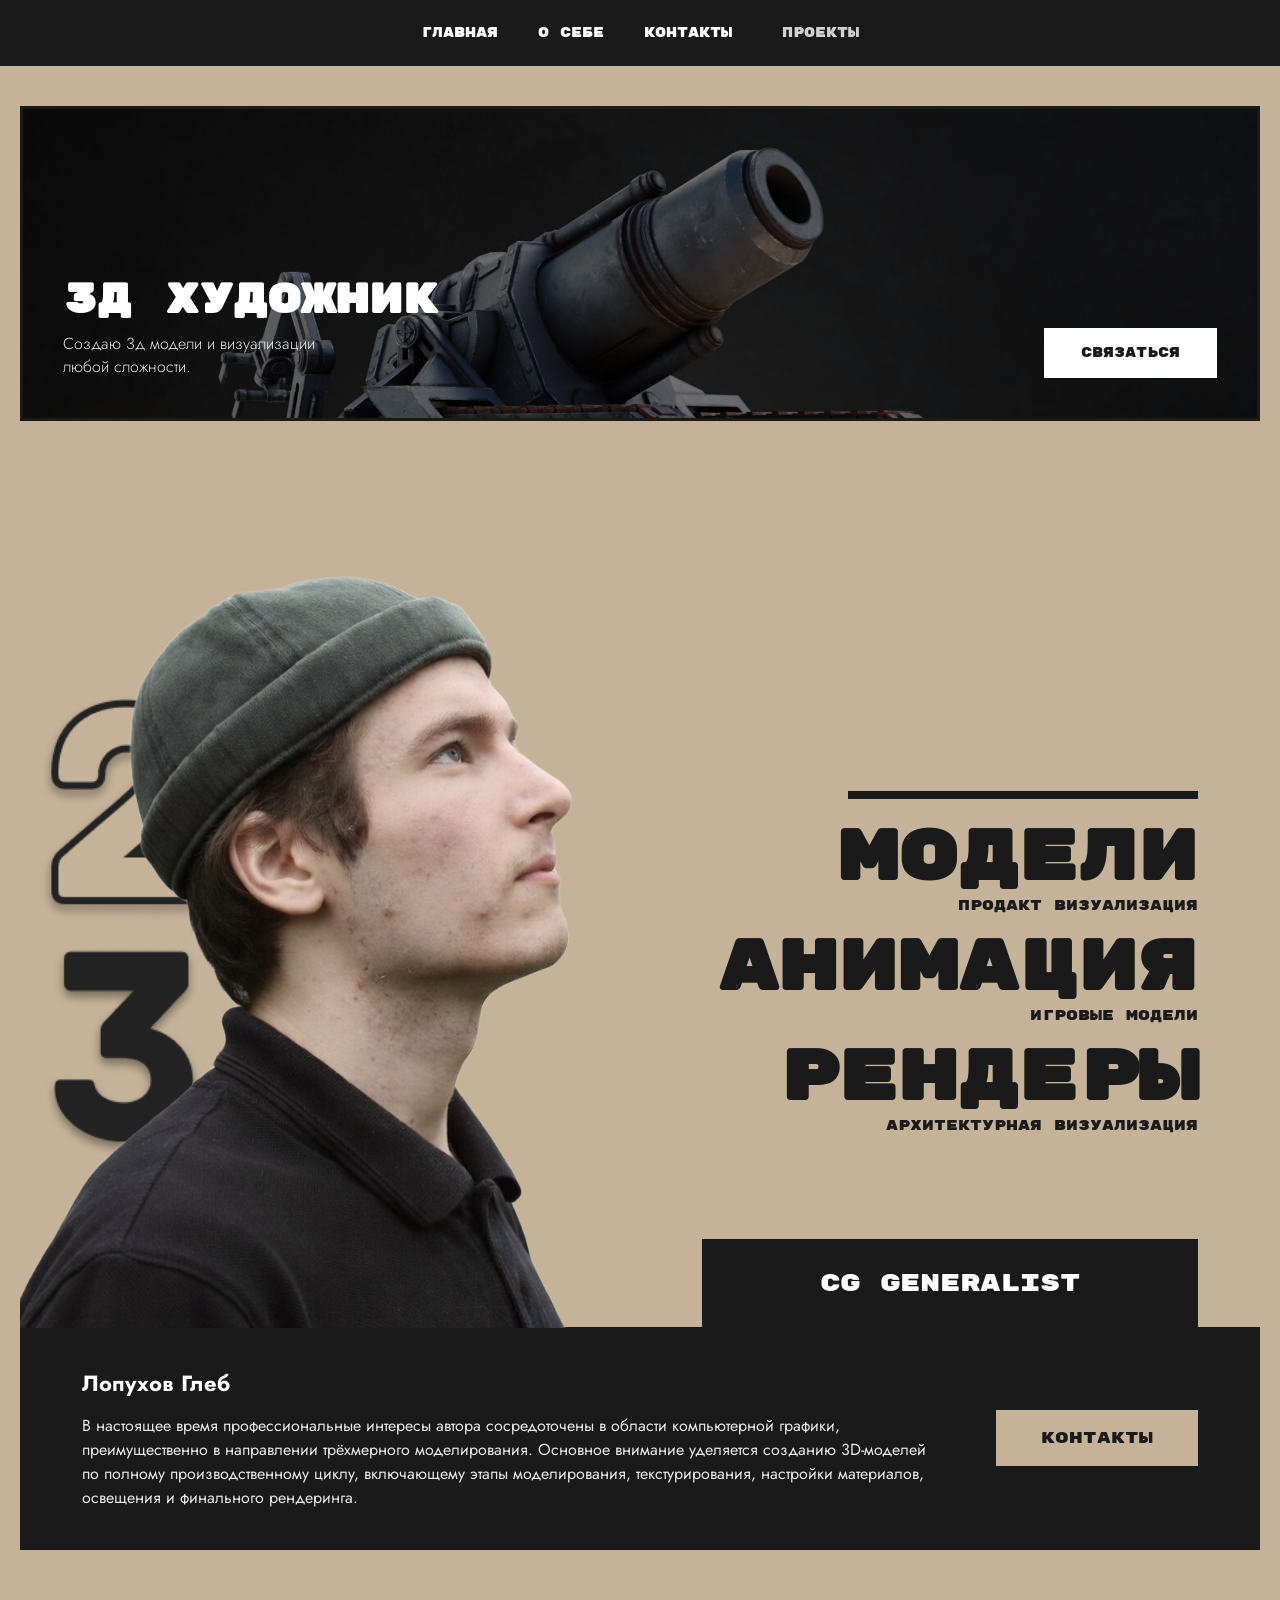
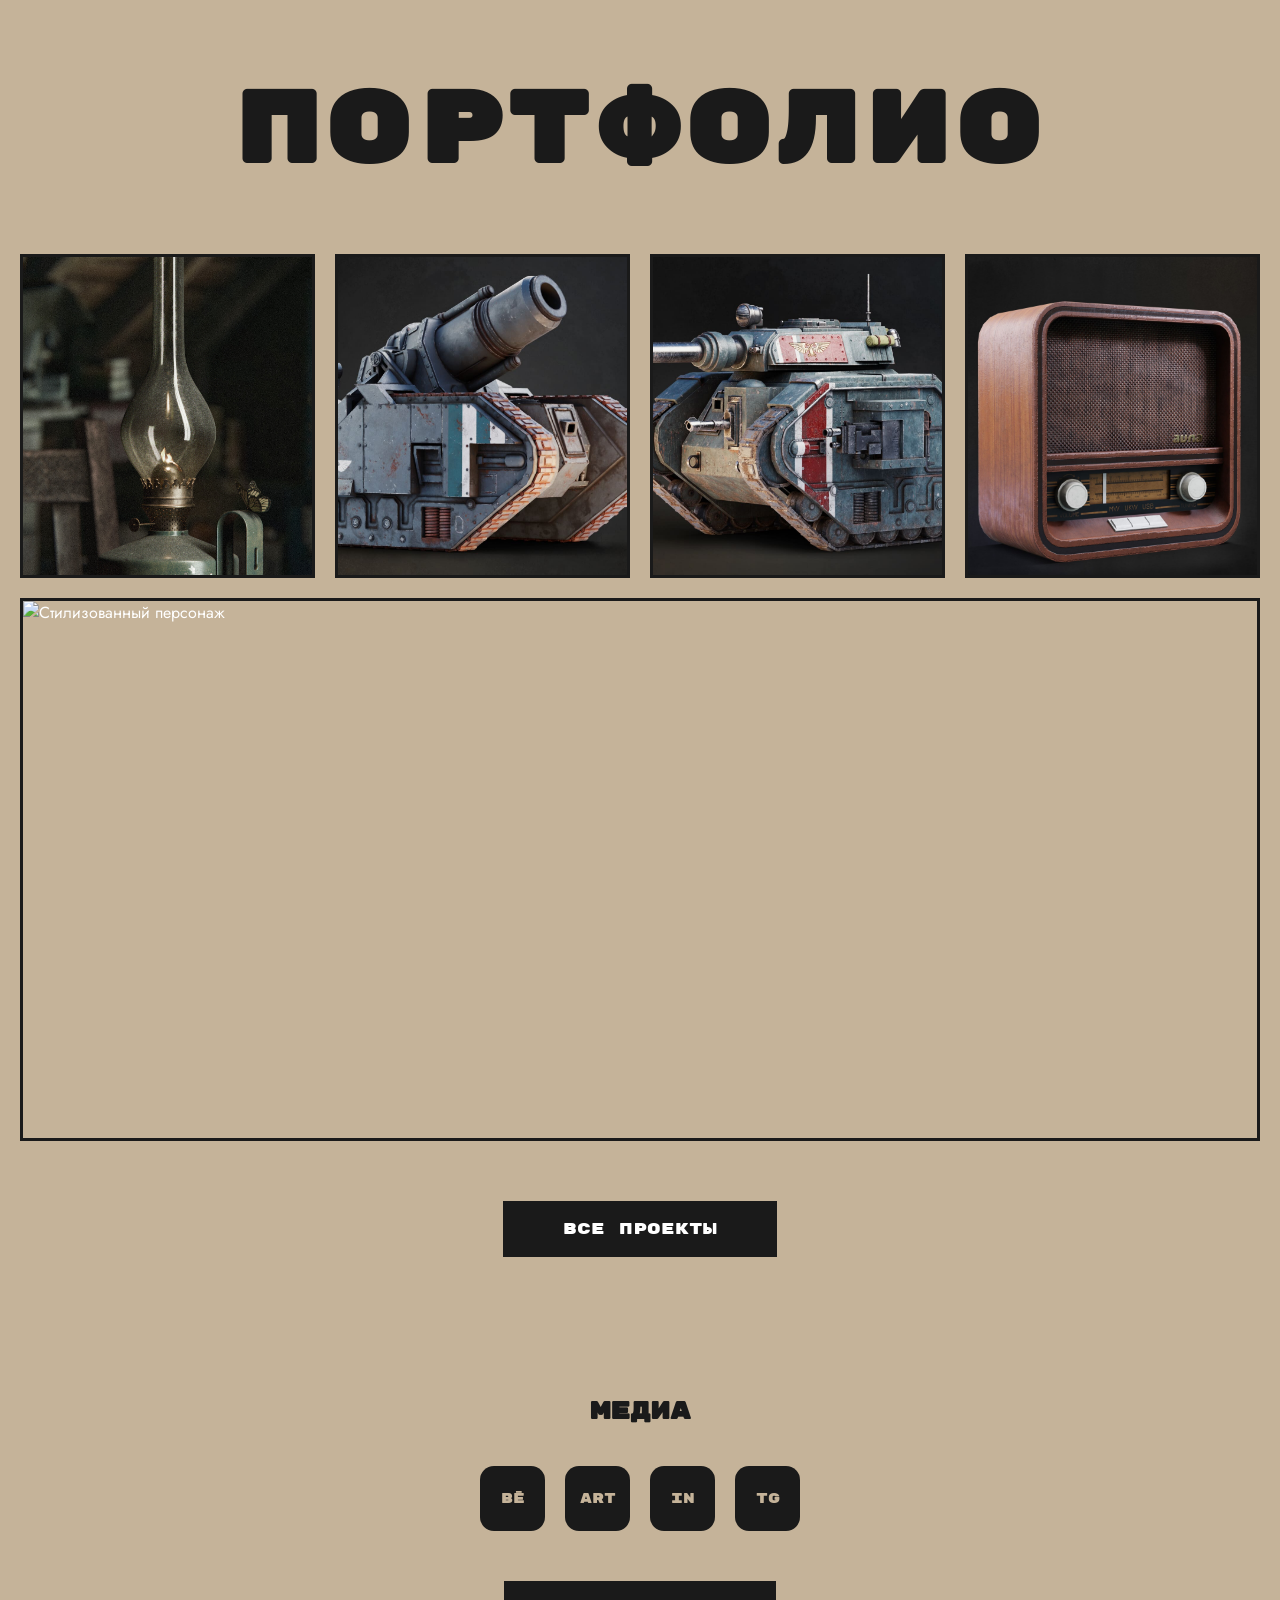
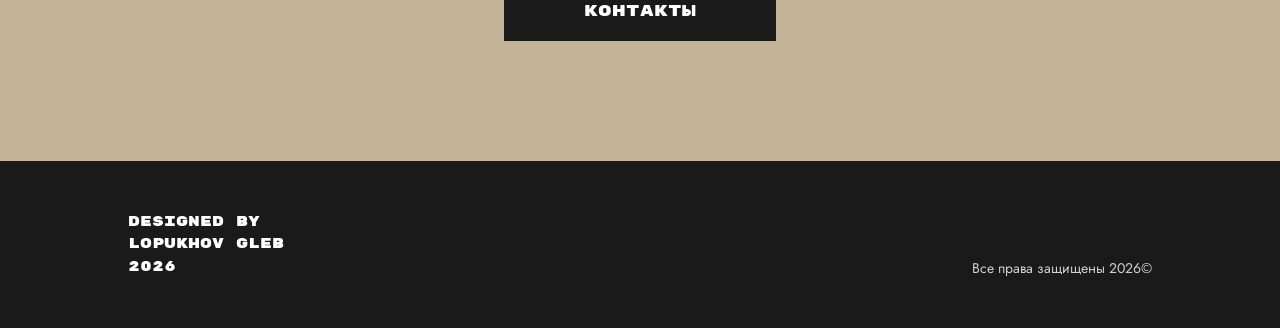
==== commit deb11bc6: "d" ====
--- a/index.html
+++ b/index.html
@@ -11,29 +11,28 @@
 
     <header>
         <nav>
-            <a href="Index.html" class="active">ГЛАВНАЯ</a>
+            <a href="Index.html">ГЛАВНАЯ</a>
             <a href="About.html">О СЕБЕ</a>
             <a href="Contact.html">КОНТАКТЫ</a>
             <div class="projects-nav">
-                ПРОЕКТЫ: <a href="Project.html">1</a> <a href="Project2.html">2</a> <a href="Project3.html">3</a> <a href="Project4.html">4</a> <a href="Project5.html">5</a>
+                <a href="Projects.html">ПРОЕКТЫ</a>
             </div>
         </nav>
     </header>
 
     <main class="home-main">
-        <section class="lamp-hero">
+        <section class="lamp-hero compact">
             <div class="lamp-container">
-                <img src="2.jpg" alt="Керасиновая лампа" class="lamp-img">
+                <img src="gleb-lopukhov-bombard-06-22.jpg" alt="Бомбарда Warhammer 40k" class="lamp-img">
                 <div class="lamp-overlay">
-                    <a href="Contact.html" style="text-decoration: none;"><span class="badge">СВЯЗАТЬСЯ</span></a>
-                    <h1>ПРОЕКТ КЕРАСИНОВАЯ ЛАМПА</h1>
+                    <div class="hero-text-wrap">
+                        <h1>3Д ХУДОЖНИК</h1>
+                        <p>Создаю 3д модели и визуализации <br>любой сложности.</p>
+                    </div>
+                    <a href="Contact.html" class="btn-hero-contact">СВЯЗАТЬСЯ</a>
                 </div>
             </div>
-            <div class="lamp-footer">
-                <p>Арт рендер полностью выполненный в программе Blender<br>Только процедурные текстуры</p>
-                <a href="Project.html" class="btn-dark">К ПРОЕКТУ</a>
-            </div>
-        </section>
+            </section>
 
          <section class="hero-section">
             <div class="hero-container">
@@ -76,21 +75,55 @@
         <section class="portfolio-section">
             <h2 class="massive-title">ПОРТФОЛИО</h2>
             <div class="portfolio-grid">
-                <div class="grid-item item-1"><span class="num">1</span><a href="Project.html"><img src="2.jpg"></a></div>
-                <div class="grid-item item-2"><span class="num">2</span><img src="gleb-lopukhov-bomba-rd-06-22.jpg"></div>
-                <div class="grid-item item-3"><span class="num">3</span><img src="gleb-lopukhov-1.jpg"></div>
-                <div class="grid-item item-4"><span class="num">4</span><img src="gleb-lopukhov-pre (1).jpg"></div>
-                <div class="grid-item item-5 wide"><span class="num">5</span><img src="color_1.png"></div>
+                <a href="Project.html" class="grid-item item-1">
+                    <img src="2.jpg" alt="Керасиновая лампа">
+                    <div class="item-meta">
+                        <h3>Керасиновая лампа</h3>
+                        <p>Процедурный рендер</p>
+                    </div>
+                </a>
+                <a href="Project.html" class="grid-item item-2">
+                    <img src="gleb-lopukhov-bombard-06-22.jpg" alt="Бомбарда">
+                    <div class="item-meta">
+                        <h3>Бомбарда</h3>
+                        <p>Warhammer 40k</p>
+                    </div>
+                </a>
+                <a href="Project.html" class="grid-item item-3">
+                    <img src="gleb-lopukhov-1.jpg" alt="Sci-Fi деталь">
+                    <div class="item-meta">
+                        <h3>Sci-Fi Концепт</h3>
+                        <p>Hard Surface</p>
+                    </div>
+                </a>
+                <a href="Project.html" class="grid-item item-4">
+                    <img src="gleb-lopukhov-pre (1).jpg" alt="Игровой ассет">
+                    <div class="item-meta">
+                        <h3>Игровой Ассет</h3>
+                        <p>Оптимизация</p>
+                    </div>
+                </a>
+                <a href="Project.html" class="grid-item item-5 wide">
+                    <img src="color_1.png" alt="Стилизованный персонаж">
+                    <div class="item-meta">
+                        <h3>Стилизация</h3>
+                        <p>Работа с цветом</p>
+                    </div>
+                </a>
+            </div>
+            
+            <div class="portfolio-action">
+                <a href="Projects.html" class="btn-dark large">ВСЕ ПРОЕКТЫ</a>
             </div>
         </section>
 
-        <section class="media-section">
+        <section class="media-section centrated">
             <h2 class="rubik-h2">МЕДИА</h2>
-            <div class="social-links-home">
-                <a href="https://t.me/your_link" class="social-box"><img src="tg-icon.png" alt="TG"></a>
-                <a href="#" class="social-box"><span>Bē</span></a>
-                <a href="#" class="social-box"><span>A</span></a>
-                <a href="#" class="social-box"><span>in</span></a>
+            <div class="social-grid">
+                    <a href="#" class="social-item"><span>Bē</span></a>
+                    <a href="#" class="social-item"><span>Art</span></a>
+                    <a href="#" class="social-item"><span>In</span></a>
+                    <a href="#" class="social-item"><span>TG</span></a>
             </div>
             <a href="Contact.html" class="btn-contacts-large">КОНТАКТЫ</a>
         </section>
--- a/style2.css
+++ b/style2.css
@@ -2,6 +2,7 @@
     --bg-color: #C5B399;
     --dark-color: #1A1A1A;
     --white: #FFFFFF;
+    --accent-color: #FFFFFF; /* Добавлено для совместимости */
     --font-main: 'Jost', sans-serif;
     --font-header: 'Rubik Mono One', sans-serif;
 }
@@ -12,28 +13,89 @@
     background-color: var(--bg-color);
     color: var(--dark-color);
     font-family: var(--font-main);
+    overflow-x: hidden;
 }
 
 /* ШАПКА */
-header { background: var(--dark-color); padding: 25px 0; }
+header { background: var(--dark-color); padding: 25px 0; width: 100%; }
 nav { display: flex; justify-content: center; align-items: center; gap: 40px; }
-nav a { color: white; text-decoration: none; font-family: var(--font-header); font-size: 13px; }
-nav a.active { color: var(--bg-color); }
+nav a { color: white; text-decoration: none; font-family: var(--font-header); font-size: 13px; transition: 0.3s; }
+nav a:hover, nav a.active { color: var(--bg-color); }
 .projects-nav { color: white; font-family: var(--font-header); font-size: 13px; }
-
-/* ГЕРОЙ - ЛАМПА */
+.projects-nav a { margin-left: 10px; color: white; opacity: 0.8; }
+
+/* ГЛАВНЫЙ КОНТЕНТ */
 .home-main { max-width: 1400px; margin: 0 auto; padding: 40px 20px; }
 
-.lamp-container { position: relative; border: 3px solid var(--dark-color); height: 70vh; overflow: hidden; }
-.lamp-img { width: 100%; height: 100%; object-fit: cover; }
-.lamp-overlay { position: absolute; bottom: 40px; left: 40px; }
-.badge { background: white; padding: 10px 20px; font-family: var(--font-header); font-size: 12px; display: inline-block; margin-bottom: 15px; }
-.lamp-overlay h1 { color: white; font-family: var(--font-header); font-size: 32px; }
-
-.lamp-footer { display: flex; justify-content: space-between; align-items: center; padding: 25px; border: 3px solid var(--dark-color); border-top: none; }
-.btn-dark { background: var(--dark-color); color: white; padding: 15px 40px; text-decoration: none; font-family: var(--font-header); }
-
-/* --- HERO SECTION (ОБЛОЖКА) --- */
+/* ==========================================================================
+   ОБНОВЛЕННАЯ ОБЛОЖКА (HERO COMPACT)
+   ========================================================================== */
+.lamp-hero.compact {
+    margin-bottom: 60px;
+}
+
+.lamp-hero.compact .lamp-container {
+    position: relative;
+    border: 3px solid var(--dark-color);
+    height: 35vh; /* Высота уменьшена в 2 раза */
+    min-height: 250px;
+    overflow: hidden;
+    background: #000; /* Фон для затемнения */
+}
+
+.lamp-hero.compact .lamp-img {
+    width: 100%;
+    height: 100%;
+    object-fit: cover;
+    object-position: top center; /* Оставляем верхнюю часть изображения */
+    opacity: 0.5; /* Затемнение */
+}
+
+.lamp-hero.compact .lamp-overlay {
+    position: absolute;
+    top: 0;
+    left: 0;
+    width: 100%;
+    height: 100%;
+    padding: 40px;
+    display: flex;
+    justify-content: space-between;
+    align-items: flex-end; /* Текст и кнопка прижаты к низу */
+    z-index: 2;
+}
+
+.hero-text-wrap h1 {
+    color: white;
+    font-family: var(--font-header);
+    font-size: clamp(24px, 4vw, 40px);
+    line-height: 1.1;
+    margin-bottom: 10px;
+}
+
+.hero-text-wrap p {
+    color: rgba(255,255,255,0.9);
+    font-size: 16px;
+    line-height: 1.4;
+    font-weight: 300;
+}
+
+.btn-hero-contact {
+    background: white;
+    color: var(--dark-color);
+    padding: 15px 35px;
+    text-decoration: none;
+    font-family: var(--font-header);
+    font-size: 13px;
+    transition: 0.3s;
+    border: 2px solid white;
+}
+
+.btn-hero-contact:hover {
+    background: transparent;
+    color: white;
+}
+
+/* --- HERO SECTION (ОБЛОЖКА С ФОТО И ТИТУЛАМИ) --- */
 .hero-section {
     position: relative;
     width: 100%;
@@ -47,29 +109,10 @@
     align-items: flex-end;
 }
 
-/* Визуал */
-.hero-visual {
-    width: 55%;
-    position: relative;
-}
-
-.main-photo {
-    width: 100%;
-    max-width: 800px;
-    z-index: 5;
-    position: relative;
-    display: block;
-}
-
-.bg-3d {
-    position: absolute;
-    left: 20px;
-    bottom: 120px;
-    width: 380px;
-    z-index: 1;
-}
-
-/* Текст обложки */
+.hero-visual { width: 55%; position: relative; }
+.main-photo { width: 100%; max-width: 800px; z-index: 5; position: relative; display: block; }
+.bg-3d { position: absolute; left: 20px; bottom: 120px; width: 380px; z-index: 1; }
+
 .hero-text-block {
     width: 45%;
     display: flex;
@@ -85,36 +128,11 @@
     margin-bottom: 30px;
 }
 
-.massive-titles {
-    margin-bottom: 80px; /* Расстояние до плашки по дизайну */
-}
-
-.title-group {
-    text-align: right;
-    margin-bottom: 25px;
-    cursor: default;
-}
-
-.title-group h2 {
-    font-family: var(--font-header);
-    font-size: clamp(40px, 5.5vw, 85px);
-    line-height: 0.85;
-    margin: 0;
-    transition: 0.3s;
-}
-
-.title-group p {
-    font-family: var(--font-header);
-    font-size: 14px;
-    margin-top: 8px;
-    transition: 0.3s;
-}
-
-/* Ховер: текст становится белым */
-.title-group:hover h2, 
-.title-group:hover p {
-    color: #FFFFFF;
-}
+.massive-titles { margin-bottom: 80px; }
+.title-group { text-align: right; margin-bottom: 25px; cursor: default; }
+.title-group h2 { font-family: var(--font-header); font-size: clamp(40px, 5.5vw, 85px); line-height: 0.85; margin: 0; transition: 0.3s; }
+.title-group p { font-family: var(--font-header); font-size: 14px; margin-top: 8px; transition: 0.3s; }
+.title-group:hover h2, .title-group:hover p { color: #FFFFFF; }
 
 .cg-badge {
     background: var(--dark-color);
@@ -127,17 +145,14 @@
     text-align: center;
     transition: 0.3s;
 }
-
-.cg-badge:hover {
-    color: var(--bg-color);
-}
+.cg-badge:hover { color: var(--bg-color); }
 
 /* --- BIO STRIP (ЧЕРНАЯ ПОЛОСА) --- */
 .bio-strip {
     background: var(--dark-color);
     color: white;
     padding: 40px 0;
-    margin-top: -1px; /* Убирает микро-щель между блоками */
+    margin-top: -1px;
 }
 
 .bio-content {
@@ -150,17 +165,8 @@
     gap: 60px;
 }
 
-.bio-left h3 {
-    font-size: 22px;
-    font-weight: 700;
-    margin-bottom: 15px;
-}
-
-.bio-left p {
-    font-size: 16px;
-    line-height: 1.5;
-    opacity: 0.9;
-}
+.bio-left h3 { font-size: 22px; font-weight: 700; margin-bottom: 15px; }
+.bio-left p { font-size: 16px; line-height: 1.5; opacity: 0.9; }
 
 .contacts-link-btn {
     background: var(--bg-color);
@@ -172,110 +178,131 @@
     transition: 0.3s;
     white-space: nowrap;
 }
-
-.contacts-link-btn:hover {
-    background: #FFFFFF;
-}
-
-/* ПОРТФОЛИО */
-.massive-title { font-family: var(--font-header); font-size: 100px; text-align: center; margin: 80px 0; letter-spacing: 5px; }
-.portfolio-grid { display: grid; grid-template-columns: repeat(4, 1fr); gap: 20px; }
-.grid-item { position: relative; border: 3px solid var(--dark-color); overflow: hidden; aspect-ratio: 1/1.1; }
-.grid-item img { width: 100%; height: 100%; object-fit: cover; }
+.contacts-link-btn:hover { background: #FFFFFF; }
+
+/* ==========================================================================
+   ПОРТФОЛИО (ОБНОВЛЕНО: ЦИФРЫ УБРАНЫ CSS)
+   ========================================================================== */
+.portfolio-section { padding: 60px 0; }
+.massive-title { font-family: var(--font-header); font-size: clamp(40px, 8vw, 100px); text-align: center; margin: 60px 0; letter-spacing: 5px; }
+.portfolio-grid { display: grid; grid-template-columns: repeat(4, 1fr); gap: 20px; margin-bottom: 60px; }
+.grid-item { position: relative; border: 3px solid var(--dark-color); overflow: hidden; aspect-ratio: 1/1.1; display: block; text-decoration: none; color: white; }
+.grid-item img { width: 100%; height: 100%; object-fit: cover; transition: transform 0.5s ease; }
 .grid-item.wide { grid-column: span 4; aspect-ratio: 16/7; }
-.grid-item .num { position: absolute; top: 15px; left: 15px; font-family: var(--font-header); font-size: 30px; color: white; text-shadow: 2px 2px 0px black; }
-
-/* МЕДИА */
-.media-section { text-align: center; padding: 80px 0; }
-.rubik-h2 { font-family: var(--font-header); margin-bottom: 40px; }
-.social-links-home { display: flex; justify-content: center; gap: 20px; margin-bottom: 50px; }
-.social-box { width: 70px; height: 70px; background: var(--dark-color); color: var(--bg-color); border-radius: 15px; display: flex; align-items: center; justify-content: center; font-family: var(--font-header); font-size: 20px; text-decoration: none; }
-.btn-contacts-large { background: var(--dark-color); color: white; padding: 20px 80px; font-family: var(--font-header); text-decoration: none; display: inline-block; }
+
+/* num удален из HTML, стили для него больше не нужны */
+
+.item-meta {
+    position: absolute;
+    bottom: 0;
+    left: 0;
+    width: 100%;
+    padding: 20px;
+    background: linear-gradient(to top, rgba(0,0,0,0.9), transparent);
+    transform: translateY(100%);
+    transition: transform 0.3s ease-in-out;
+    z-index: 5;
+}
+.item-meta h3 { font-family: var(--font-header); font-size: 16px; margin-bottom: 5px; text-transform: uppercase; }
+.item-meta p { font-size: 12px; font-weight: 300; opacity: 0.8; }
+
+.grid-item:hover img { transform: scale(1.05); }
+.grid-item:hover .item-meta { transform: translateY(0); }
+
+.portfolio-action { text-align: center; }
+.btn-dark.large { background: var(--dark-color); color: white; border: none; padding: 18px 60px; font-size: 16px; transition: 0.3s; font-family: var(--font-header); text-decoration: none; display: inline-block; }
+.btn-dark.large:hover { background: #333; }
+
+/* ==========================================================================
+   МЕДИА (ЦЕНТРИРОВАНИЕ)
+   ========================================================================== */
+.media-section { padding: 80px 0; }
+.rubik-h2 { font-family: var(--font-header); margin-bottom: 40px; font-size: 24px; text-align: center; }
+
+/* Класс для центрирования содержимого по центру страницы */
+.media-section.centrated {
+    display: flex;
+    flex-direction: column;
+    align-items: center;
+    justify-content: center;
+    text-align: center;
+}
+
+.social-grid { display: flex; gap: 20px; justify-content: center; margin-bottom: 50px; }
+.social-item {
+    width: 65px;
+    height: 65px;
+    background: var(--dark-color);
+    border-radius: 14px;
+    display: flex;
+    align-items: center;
+    justify-content: center;
+    text-decoration: none;
+    transition: all 0.4s cubic-bezier(0.175, 0.885, 0.32, 1.275);
+}
+.social-item span { color: var(--bg-color); font-family: var(--font-header); font-size: 14px; }
+.social-item:hover { transform: scale(1.15) rotate(5deg); background: var(--white); }
+.social-item:hover span { color: var(--dark-color); }
+
+.btn-contacts-large { background: var(--dark-color); color: white; padding: 20px 80px; font-family: var(--font-header); text-decoration: none; display: inline-block; transition: 0.3s; }
+.btn-contacts-large:hover { background: #333; }
 
 /* ФУТЕР */
 .site-footer { background: var(--dark-color); color: white; padding: 50px 10%; }
-.footer-wrapper { display: flex; justify-content: space-between; align-items: flex-end; }
+.footer-wrapper { display: flex; justify-content: space-between; align-items: flex-end; max-width: 1400px; margin: 0 auto; }
 .footer-left { font-family: var(--font-header); font-size: 14px; line-height: 1.6; }
-
-/* --- МОБИЛЬНАЯ ВЕРСИЯ (АДАПТИВ) --- */
+.footer-right { font-size: 14px; opacity: 0.8; }
+
+/* ==========================================================================
+   АДАПТИВ
+   ========================================================================== */
+@media (max-width: 1024px) {
+    .home-main { padding: 20px; }
+}
+
 @media (max-width: 850px) {
-    /* 1. Скрываем фото и фоновый текст */
-    .hero-visual, .main-photo, .bg-3d {
-        display: none !important;
-    }
-
-    /* 2. Шапка */
-    nav {
-        flex-direction: column;
-        gap: 15px;
-    }
-
-    /* 3. Hero-блок (Обложка) */
-    .hero-container {
-        flex-direction: column;
-        padding-top: 40px;
-    }
-
-    .hero-text-block {
-        width: 100%;
-        padding-right: 0;
-        align-items: center;
-        text-align: center;
-    }
-
-    .top-accent-line {
-        width: 120px;
-        margin: 0 auto 30px;
-    }
-
-    .title-group {
-        text-align: center;
-    }
-
-    .title-group h2 {
-        font-size: 32px;
-    }
-
-    .massive-titles {
-        margin-bottom: 40px;
-    }
-
-    .cg-badge {
-        max-width: 100%;
-    }
-
-    /* 4. Сетки */
-    .bio-content {
-        flex-direction: column;
-        text-align: center;
-        gap: 30px;
-    }
-
-    .details-grid, .software-grid {
-        grid-template-columns: 1fr;
-        gap: 40px;
-    }
-
-    .details-section {
-        padding: 60px 5%;
-    }
-
-    /* 5. Футер */
-    .footer-wrapper {
-        flex-direction: column;
-        align-items: flex-start;
-        gap: 30px;
-    }
-}
-
-/* Оптимизация под совсем маленькие экраны */
+    /* Шапка */
+    nav { flex-direction: column; gap: 15px; }
+
+    /* Hero Compact Адаптив */
+    .lamp-hero.compact .lamp-container { height: 300px; }
+    .lamp-hero.compact .lamp-overlay { flex-direction: column; align-items: center; justify-content: center; text-align: center; gap: 30px; padding: 20px; }
+    .hero-text-wrap h1 { font-size: 24px; }
+    .hero-text-wrap p br { display: none; } /* Убираем перенос строки в описании */
+
+    /* Скрываем фото и фоновый текст центрального хаоса */
+    .hero-visual, .main-photo, .bg-3d { display: none !important; }
+
+    /* Hero-блок (Обложка с текстом) */
+    .hero-container { flex-direction: column; padding-top: 40px; align-items: center; }
+    .hero-text-block { width: 100%; padding-right: 0; align-items: center; text-align: center; }
+    .top-accent-line { width: 120px; margin: 0 auto 30px; }
+    .title-group { text-align: center; }
+    .title-group h2 { font-size: clamp(32px, 6vw, 40px); }
+    .massive-titles { margin-bottom: 40px; }
+    .cg-badge { max-width: 100%; font-size: 18px; padding: 20px; }
+
+    /* Bio strip */
+    .bio-content { flex-direction: column; text-align: center; gap: 30px; }
+
+    /* Сетка портфолио */
+    .portfolio-grid { grid-template-columns: repeat(2, 1fr); gap: 15px; }
+    .grid-item.wide { grid-column: span 2; aspect-ratio: 1/1.1; }
+    .item-meta h3 { font-size: 14px; }
+    .massive-title { margin: 40px 0; }
+
+    /* Футер */
+    .footer-wrapper { flex-direction: column; align-items: flex-start; gap: 30px; }
+}
+
 @media (max-width: 480px) {
-    .title-group h2 {
-        font-size: 28px;
-    }
+    .main-title { font-size: 28px; }
     
-    .skill-item {
-        height: 60px;
-        font-size: 10px;
-    }
-}
+    /* Портфолио в одну колонку на совсем узких экранах */
+    .portfolio-grid { grid-template-columns: 1fr; }
+    .grid-item.wide { grid-column: span 1; }
+    
+    .social-grid { flex-wrap: wrap; }
+    .btn-contacts-large { padding: 15px 40px; width: 100%; text-align: center; }
+}
+
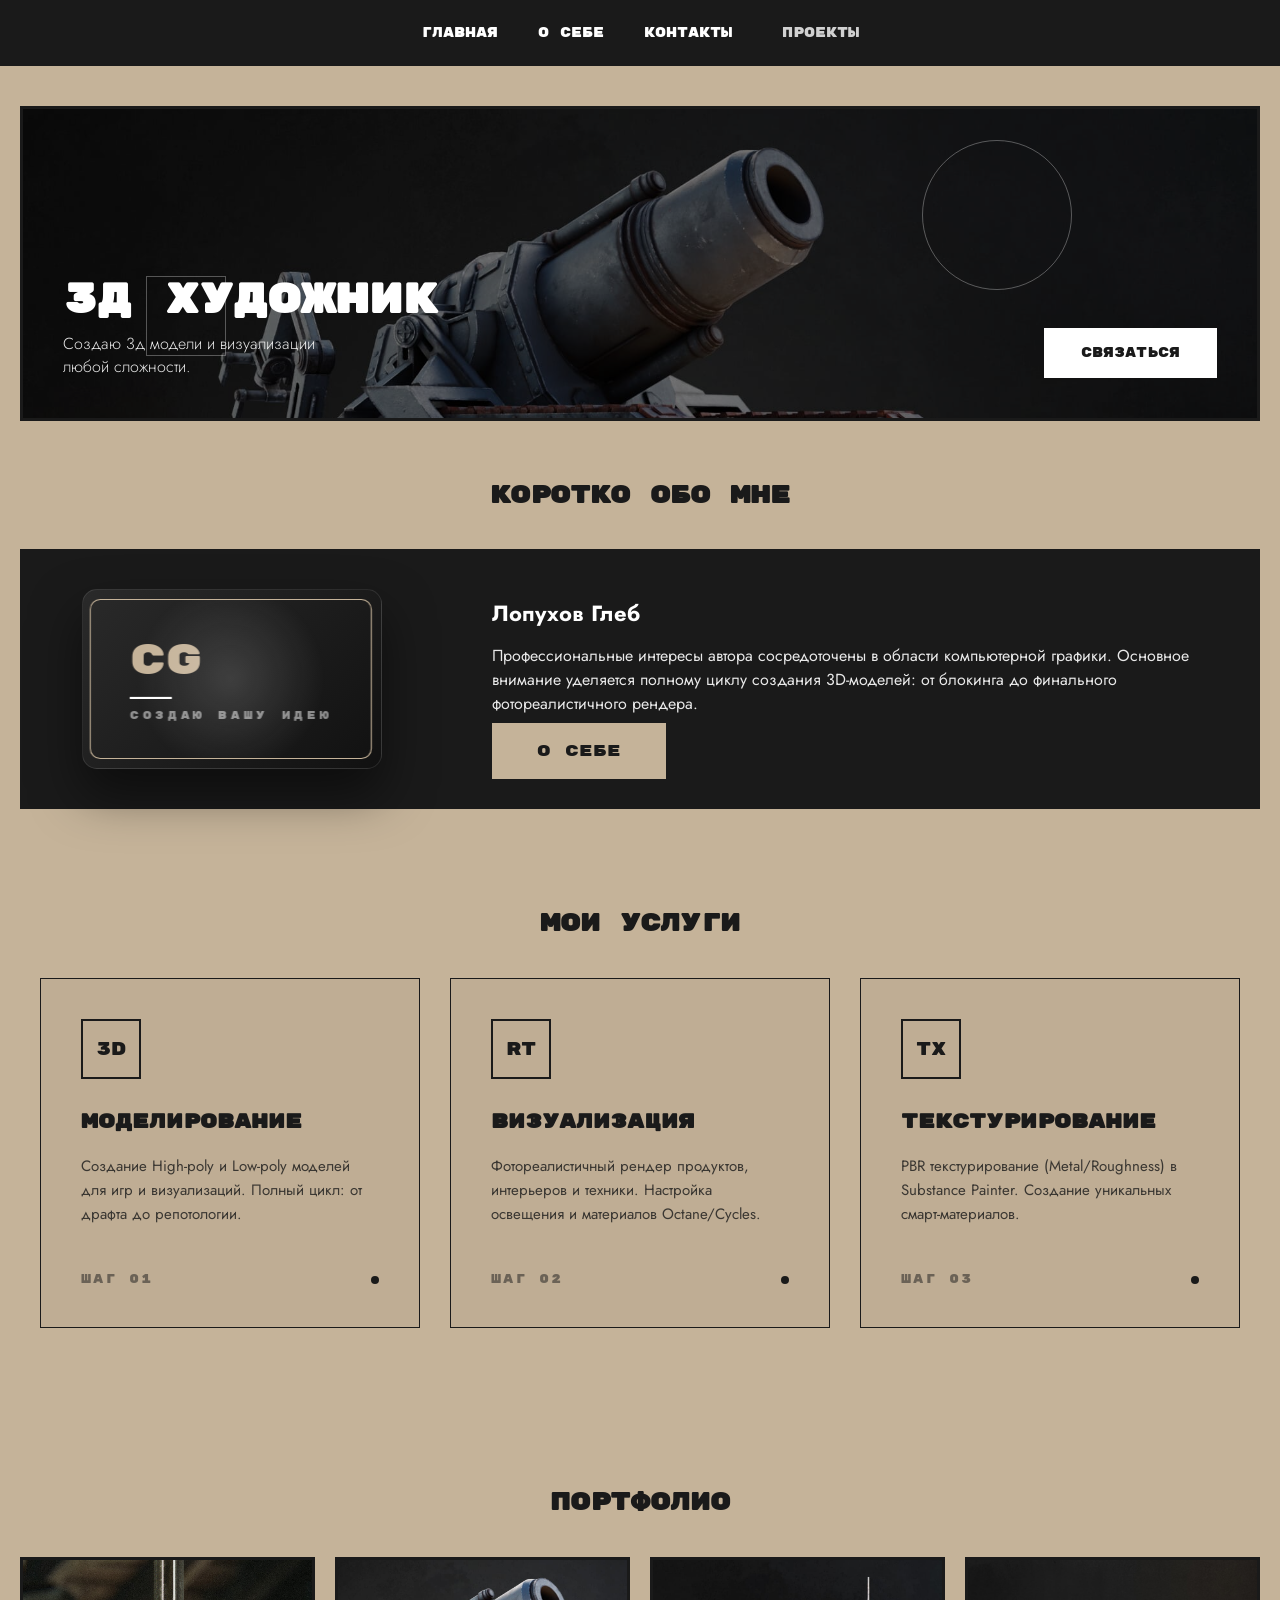
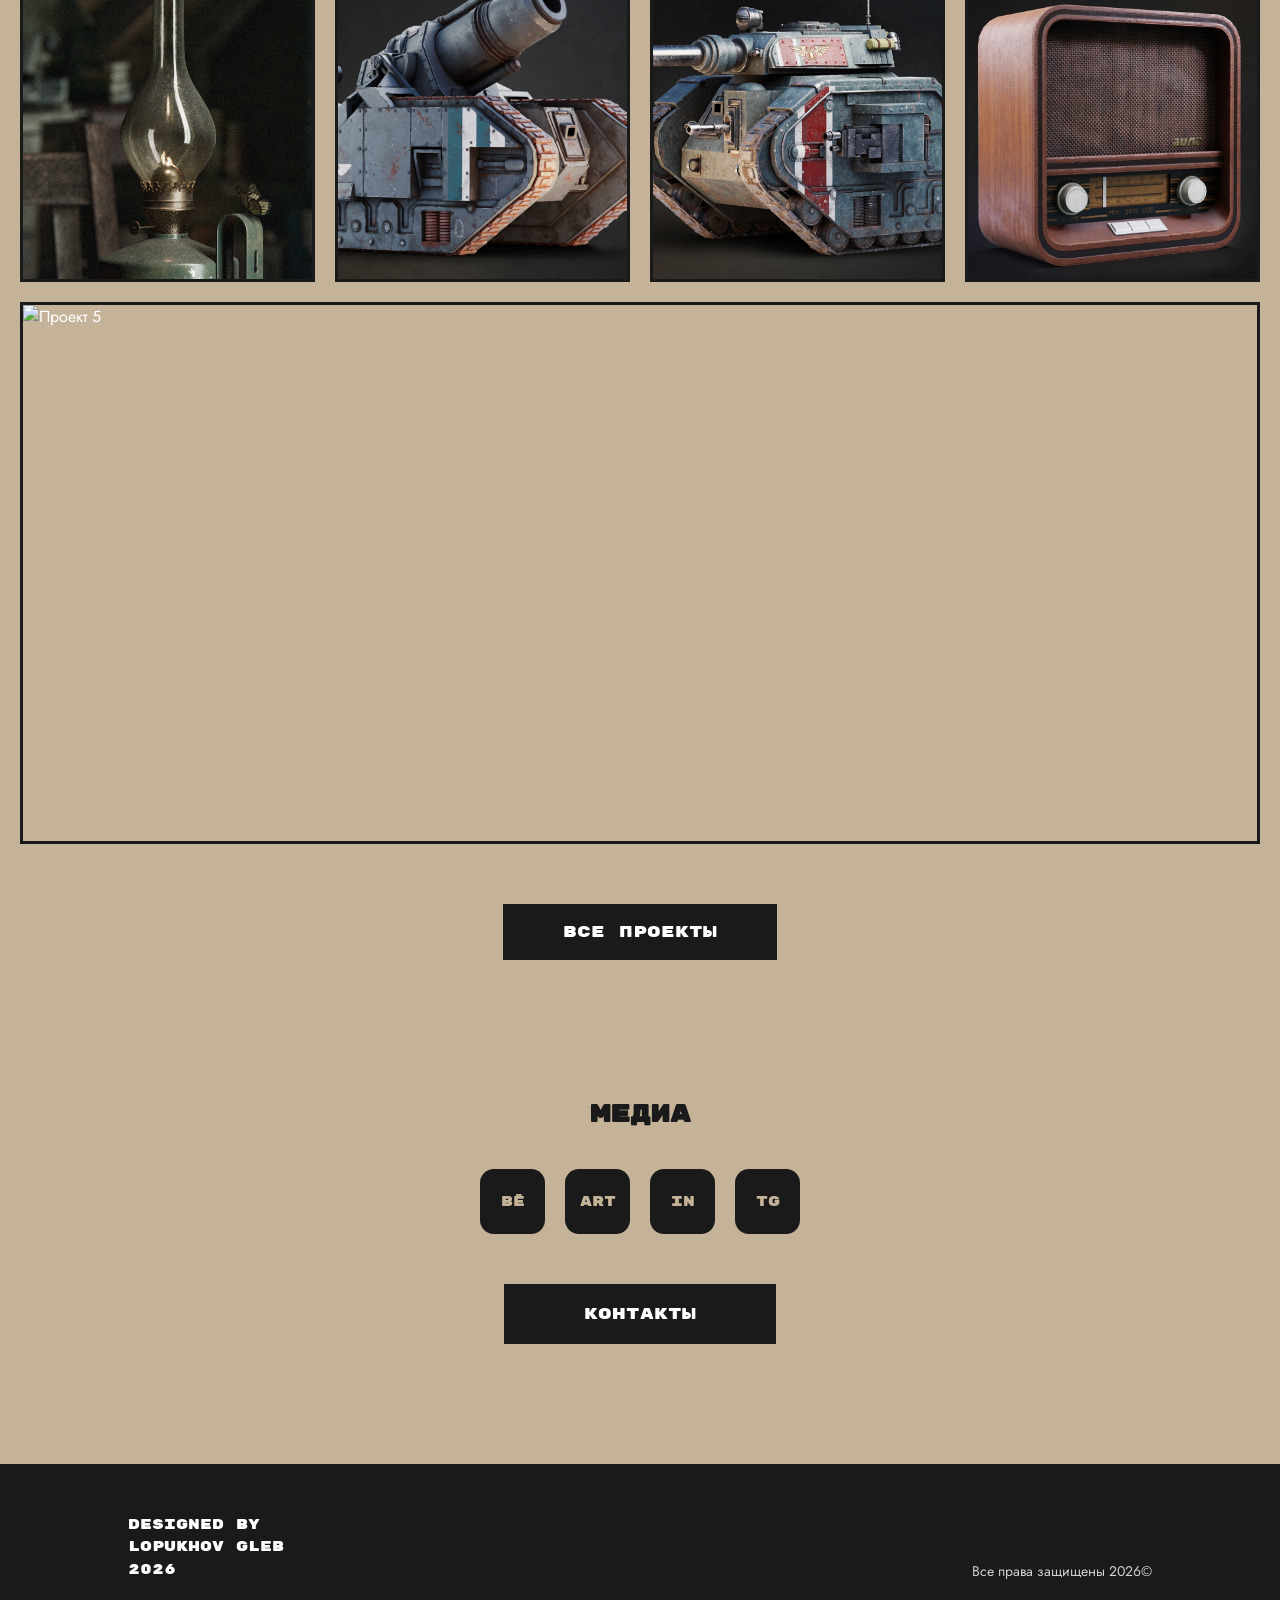
==== commit b8973452: "dd" ====
--- a/index.html
+++ b/index.html
@@ -9,6 +9,11 @@
 </head>
 <body>
 
+    <button id="backToTop" title="Наверх">↑</button>
+
+    <div class="side-blob left"></div>
+    <div class="side-blob right"></div>
+
     <header>
         <nav>
             <a href="Index.html">ГЛАВНАЯ</a>
@@ -21,9 +26,14 @@
     </header>
 
     <main class="home-main">
+        
         <section class="lamp-hero compact">
             <div class="lamp-container">
                 <img src="gleb-lopukhov-bombard-06-22.jpg" alt="Бомбарда Warhammer 40k" class="lamp-img">
+                
+                <div class="hero-shape circle"></div>
+                <div class="hero-shape square"></div>
+
                 <div class="lamp-overlay">
                     <div class="hero-text-wrap">
                         <h1>3Д ХУДОЖНИК</h1>
@@ -32,82 +42,112 @@
                     <a href="Contact.html" class="btn-hero-contact">СВЯЗАТЬСЯ</a>
                 </div>
             </div>
-            </section>
-
-         <section class="hero-section">
-            <div class="hero-container">
-                <div class="hero-visual">
-                    <img src="3d.png" alt="3D" class="bg-3d">
-                    <img src="1.png" alt="Gleb" class="main-photo">
-                </div>
-
-                <div class="hero-text-block">
-                    <div class="top-accent-line"></div>
-                    <div class="massive-titles">
-                        <div class="title-group">
-                            <h2>МОДЕЛИ</h2>
-                            <p>ПРОДАКТ ВИЗУАЛИЗАЦИЯ</p>
-                        </div>
-                        <div class="title-group">
-                            <h2>АНИМАЦИЯ</h2>
-                            <p>ИГРОВЫЕ МОДЕЛИ</p>
-                        </div>
-                        <div class="title-group">
-                            <h2>РЕНДЕРЫ</h2>
-                            <p>АРХИТЕКТУРНАЯ ВИЗУАЛИЗАЦИЯ</p>
-                        </div>
-                    </div>
-                    <div class="cg-badge">CG GENERALIST</div>
-                </div>
-            </div>
-        </section>
+        </section>
+
+        <h2 class="rubik-h2">КОРОТКО ОБО МНЕ</h2>
 
         <section class="bio-strip">
             <div class="bio-content">
+                <div class="bio-interactive-center">
+                    <div class="accent-card" id="tiltCard">
+                        <div class="card-inner">
+                            <span class="card-glare"></span>
+                            <div class="card-content">
+                                <div class="card-logo">CG</div>
+                                <div class="card-line"></div>
+                                <p class="card-tag">Создаю вашу идею</p>
+                            </div>
+                        </div>
+                    </div>
+                </div>
+
                 <div class="bio-left">
                     <h3>Лопухов Глеб</h3>
-                    <p>В настоящее время профессиональные интересы автора сосредоточены в области компьютерной графики, преимущественно в направлении трёхмерного моделирования. Основное внимание уделяется созданию 3D-моделей по полному производственному циклу, включающему этапы моделирования, текстурирования, настройки материалов, освещения и финального рендеринга.</p>
-                </div>
-                <a href="Contact.html" class="contacts-link-btn">КОНТАКТЫ</a>
+                    <p>Профессиональные интересы автора сосредоточены в области компьютерной графики. Основное внимание уделяется полному циклу создания 3D-моделей: от блокинга до финального фотореалистичного рендера.</p>
+                    <br>
+                    <a href="About.html" class="contacts-link-btn">О СЕБЕ</a>
+                </div>
+            </div>
+        </section>
+
+        <section class="services-section">
+            <h2 class="rubik-h2">МОИ УСЛУГИ</h2>
+            
+            <div class="services-container">
+                <div class="service-card-modern">
+                    <div class="service-icon-wrap">
+                        <div class="icon-box">3D</div>
+                    </div>
+                    <h3>МОДЕЛИРОВАНИЕ</h3>
+                    <p>Создание High-poly и Low-poly моделей для игр и визуализаций. Полный цикл: от драфта до репотологии.</p>
+                    <div class="service-footer">
+                        <span class="service-step">Шаг  01</span>
+                        <div class="service-dot"></div>
+                    </div>
+                </div>
+
+                <div class="service-card-modern">
+                    <div class="service-icon-wrap">
+                        <div class="icon-box">RT</div>
+                    </div>
+                    <h3>ВИЗУАЛИЗАЦИЯ</h3>
+                    <p>Фотореалистичный рендер продуктов, интерьеров и техники. Настройка освещения и материалов Octane/Cycles.</p>
+                    <div class="service-footer">
+                        <span class="service-step">Шаг 02</span>
+                        <div class="service-dot"></div>
+                    </div>
+                </div>
+
+                <div class="service-card-modern">
+                    <div class="service-icon-wrap">
+                        <div class="icon-box">TX</div>
+                    </div>
+                    <h3>ТЕКСТУРИРОВАНИЕ</h3>
+                    <p>PBR текстурирование (Metal/Roughness) в Substance Painter. Создание уникальных смарт-материалов.</p>
+                    <div class="service-footer">
+                        <span class="service-step">Шаг  03</span>
+                        <div class="service-dot"></div>
+                    </div>
+                </div>
             </div>
         </section>
         
         <section class="portfolio-section">
-            <h2 class="massive-title">ПОРТФОЛИО</h2>
+            <h2 class="rubik-h2">ПОРТФОЛИО</h2>
             <div class="portfolio-grid">
-                <a href="Project.html" class="grid-item item-1">
-                    <img src="2.jpg" alt="Керасиновая лампа">
+                <a href="Project.html" class="grid-item">
+                    <img src="2.jpg" alt="Проект 1">
                     <div class="item-meta">
                         <h3>Керасиновая лампа</h3>
-                        <p>Процедурный рендер</p>
-                    </div>
-                </a>
-                <a href="Project.html" class="grid-item item-2">
-                    <img src="gleb-lopukhov-bombard-06-22.jpg" alt="Бомбарда">
+                        <p>Visualisation</p>
+                    </div>
+                </a>
+                <a href="Project.html" class="grid-item">
+                    <img src="gleb-lopukhov-bombard-06-22.jpg" alt="Проект 2">
                     <div class="item-meta">
                         <h3>Бомбарда</h3>
-                        <p>Warhammer 40k</p>
-                    </div>
-                </a>
-                <a href="Project.html" class="grid-item item-3">
-                    <img src="gleb-lopukhov-1.jpg" alt="Sci-Fi деталь">
+                        <p>Game Ready</p>
+                    </div>
+                </a>
+                <a href="Project.html" class="grid-item">
+                    <img src="gleb-lopukhov-1.jpg" alt="Проект 3">
                     <div class="item-meta">
                         <h3>Sci-Fi Концепт</h3>
                         <p>Hard Surface</p>
                     </div>
                 </a>
-                <a href="Project.html" class="grid-item item-4">
-                    <img src="gleb-lopukhov-pre (1).jpg" alt="Игровой ассет">
+                <a href="Project.html" class="grid-item">
+                    <img src="gleb-lopukhov-pre (1).jpg" alt="Проект 4">
                     <div class="item-meta">
                         <h3>Игровой Ассет</h3>
-                        <p>Оптимизация</p>
-                    </div>
-                </a>
-                <a href="Project.html" class="grid-item item-5 wide">
-                    <img src="color_1.png" alt="Стилизованный персонаж">
+                        <p>Prop Design</p>
+                    </div>
+                </a>
+                <a href="Project.html" class="grid-item wide">
+                    <img src="color_1.png" alt="Проект 5">
                     <div class="item-meta">
                         <h3>Стилизация</h3>
-                        <p>Работа с цветом</p>
+                        <p>Character Art</p>
                     </div>
                 </a>
             </div>
@@ -120,10 +160,10 @@
         <section class="media-section centrated">
             <h2 class="rubik-h2">МЕДИА</h2>
             <div class="social-grid">
-                    <a href="#" class="social-item"><span>Bē</span></a>
-                    <a href="#" class="social-item"><span>Art</span></a>
-                    <a href="#" class="social-item"><span>In</span></a>
-                    <a href="#" class="social-item"><span>TG</span></a>
+                <a href="#" class="social-item"><span>Bē</span></a>
+                <a href="#" class="social-item"><span>Art</span></a>
+                <a href="#" class="social-item"><span>In</span></a>
+                <a href="#" class="social-item"><span>TG</span></a>
             </div>
             <a href="Contact.html" class="btn-contacts-large">КОНТАКТЫ</a>
         </section>
@@ -136,5 +176,37 @@
         </div>
     </footer>
 
+    <script>
+        const btt = document.getElementById("backToTop");
+        window.onscroll = () => btt.style.display = window.scrollY > 400 ? "block" : "none";
+        btt.onclick = () => window.scrollTo({top: 0, behavior: 'smooth'});
+
+        const card = document.getElementById('tiltCard');
+
+        card.addEventListener('mousemove', (e) => {
+            const rect = card.getBoundingClientRect();
+            const x = e.clientX - rect.left;
+            const y = e.clientY - rect.top;
+            
+            // Вычисляем углы поворота
+            const centerX = rect.width / 2;
+            const centerY = rect.height / 2;
+            const rotateX = (y - centerY) / 10;
+            const rotateY = (centerX - x) / 10;
+
+            card.style.transform = `rotateX(${rotateX}deg) rotateY(${rotateY}deg)`;
+            
+            // Передаем координаты для блика
+            card.style.setProperty('--mouse-x', `${(x / rect.width) * 100}%`);
+            card.style.setProperty('--mouse-y', `${(y / rect.height) * 100}%`);
+        });
+
+        card.addEventListener('mouseleave', () => {
+            card.style.transform = `rotateX(0deg) rotateY(0deg)`;
+        });
+    </script>
+
+    
+
 </body>
 </html>
--- a/style2.css
+++ b/style2.css
@@ -306,3 +306,281 @@
     .btn-contacts-large { padding: 15px 40px; width: 100%; text-align: center; }
 }
 
+
+
+/* --- ПАРАЛЛАКС ПОЛОСКИ --- */
+.parallax-line {
+    position: fixed;
+    top: 0;
+    width: 2px;
+    height: 100vh;
+    background: var(--dark-color);
+    opacity: 0.15;
+    z-index: -1;
+    pointer-events: none;
+}
+.parallax-line.left { left: 5%; }
+.parallax-line.right { right: 5%; }
+
+/* --- ГЕОМЕТРИЯ В ОБЛОЖКЕ --- */
+.hero-shape {
+    position: absolute;
+    border: 1px solid rgba(255,255,255,0.3);
+    z-index: 1;
+    animation: rotateFloat 10s linear infinite;
+}
+.hero-shape.circle {
+    width: 150px; height: 150px;
+    border-radius: 50%;
+    top: 10%; right: 15%;
+}
+.hero-shape.square {
+    width: 80px; height: 80px;
+    bottom: 20%; left: 10%;
+    animation-duration: 15s;
+}
+
+@keyframes rotateFloat {
+    0% { transform: rotate(0deg) translate(0, 0); }
+    50% { transform: rotate(180deg) translate(20px, -20px); }
+    100% { transform: rotate(360deg) translate(0, 0); }
+}
+
+/* --- РАЗДЕЛИТЕЛЬ МЕЖДУ СЕКЦИЯМИ --- */
+.geometric-spacer {
+    height: 200px;
+    position: relative;
+    display: flex;
+    justify-content: center;
+    align-items: center;
+}
+
+.float-item {
+    position: absolute;
+    width: 30px;
+    height: 30px;
+    border: 2px solid var(--dark-color);
+    opacity: 0.3;
+    animation: drift 5s ease-in-out infinite;
+}
+.t-1 { left: 20%; transform: rotate(15deg); }
+.t-2 { right: 25%; top: 10%; animation-delay: -2s; border-radius: 50%; }
+.t-3 { left: 45%; bottom: 20%; animation-delay: -4s; width: 15px; height: 15px; }
+
+@keyframes drift {
+    0%, 100% { transform: translateY(0) rotate(0deg); }
+    50% { transform: translateY(-30px) rotate(45deg); }
+}
+
+/* --- КНОПКА НАВЕРХ --- */
+#backToTop {
+    display: none;
+    position: fixed;
+    bottom: 30px;
+    right: 30px;
+    z-index: 100;
+    background: var(--dark-color);
+    color: white;
+    border: 2px solid white;
+    width: 50px;
+    height: 50px;
+    cursor: pointer;
+    font-family: var(--font-header);
+    transition: 0.3s;
+}
+#backToTop:hover {
+    background: var(--bg-color);
+    color: var(--dark-color);
+}
+
+/* Корректировка отступов для чистоты */
+.hero-section {
+    margin-top: 0;
+    padding-top: 20px;
+}
+
+
+
+/* ИНТЕРАКТИВНЫЙ АКЦЕНТ ОБО МНЕ */
+.bio-interactive-center {
+    flex: 0 0 350px;
+    perspective: 1000px;
+}
+
+.accent-card {
+    width: 300px;
+    height: 180px;
+    background: linear-gradient(135deg, #2a2a2a 0%, #111 100%);
+    border: 1px solid rgba(255,255,255,0.1);
+    border-radius: 15px;
+    position: relative;
+    transform-style: preserve-3d;
+    transition: transform 0.1s ease-out;
+    display: flex;
+    align-items: center;
+    justify-content: center;
+    box-shadow: 0 25px 50px rgba(0,0,0,0.5);
+    cursor: pointer;
+}
+
+.card-inner {
+    width: 90%;
+    height: 85%;
+    border: 1px solid var(--bg-color);
+    border-radius: 10px;
+    display: flex;
+    flex-direction: column;
+    align-items: center;
+    justify-content: center;
+    transform: translateZ(50px); /* Выносит содержимое вперед */
+}
+
+.card-logo {
+    font-family: var(--font-header);
+    font-size: 40px;
+    color: var(--bg-color);
+    margin-bottom: 10px;
+}
+
+.card-line {
+    width: 40px;
+    height: 2px;
+    background: white;
+    margin-bottom: 10px;
+}
+
+.card-tag {
+    font-size: 10px;
+    letter-spacing: 3px;
+    color: rgba(255,255,255,0.5);
+    font-family: var(--font-header);
+}
+
+/* Эффект блика */
+.card-glare {
+    position: absolute;
+    top: 0; left: 0; width: 100%; height: 100%;
+    background: radial-gradient(circle at var(--mouse-x, 50%) var(--mouse-y, 50%), rgba(255,255,255,0.15) 0%, transparent 60%);
+    border-radius: 15px;
+    pointer-events: none;
+}
+
+@media (max-width: 850px) {
+    .bio-interactive-center { flex: none; margin-bottom: 40px; }
+}
+
+
+
+/* СЕКЦИЯ УСЛУГ - ДИЗАЙН 2026 */
+.services-section {
+    padding: 100px 0;
+    max-width: 1400px;
+    margin: 0 auto;
+}
+
+.services-container {
+    display: grid;
+    grid-template-columns: repeat(auto-fit, minmax(320px, 1fr));
+    gap: 30px;
+    padding: 0 20px;
+}
+
+.service-card-modern {
+    background: rgba(26, 26, 26, 0.03); /* Едва заметный фон */
+    border: 1px solid var(--dark-color);
+    padding: 40px;
+    position: relative;
+    transition: all 0.5s cubic-bezier(0.23, 1, 0.32, 1);
+    overflow: hidden;
+    display: flex;
+    flex-direction: column;
+    min-height: 350px;
+}
+
+/* Эффект при наведении */
+.service-card-modern:hover {
+    background: var(--dark-color);
+    transform: translateY(-10px);
+    box-shadow: 0 20px 40px rgba(0,0,0,0.2);
+}
+
+.service-card-modern:hover h3, 
+.service-card-modern:hover p,
+.service-card-modern:hover .service-step {
+    color: var(--white);
+}
+
+/* Иконка/Бокс */
+.service-icon-wrap {
+    margin-bottom: 30px;
+}
+
+.icon-box {
+    width: 60px;
+    height: 60px;
+    border: 2px solid var(--dark-color);
+    display: flex;
+    align-items: center;
+    justify-content: center;
+    font-family: var(--font-header);
+    font-size: 18px;
+    transition: 0.5s;
+}
+
+.service-card-modern:hover .icon-box {
+    border-color: var(--bg-color);
+    color: var(--bg-color);
+    transform: rotate(45deg);
+}
+
+/* Текст */
+.service-card-modern h3 {
+    font-family: var(--font-header);
+    font-size: 20px;
+    margin-bottom: 20px;
+    transition: 0.3s;
+}
+
+.service-card-modern p {
+    font-size: 15px;
+    line-height: 1.6;
+    opacity: 0.8;
+    transition: 0.3s;
+}
+
+/* Футер карточки */
+.service-footer {
+    margin-top: auto;
+    display: flex;
+    justify-content: space-between;
+    align-items: center;
+    padding-top: 30px;
+}
+
+.service-step {
+    font-family: var(--font-header);
+    font-size: 12px;
+    letter-spacing: 2px;
+    color: var(--dark-color);
+    opacity: 0.5;
+}
+
+.service-dot {
+    width: 8px;
+    height: 8px;
+    background: var(--dark-color);
+    border-radius: 50%;
+    transition: 0.5s;
+}
+
+.service-card-modern:hover .service-dot {
+    background: var(--bg-color);
+    transform: scale(1.5);
+}
+
+/* Адаптив */
+@media (max-width: 480px) {
+    .services-container {
+        grid-template-columns: 1fr;
+    }
+}
